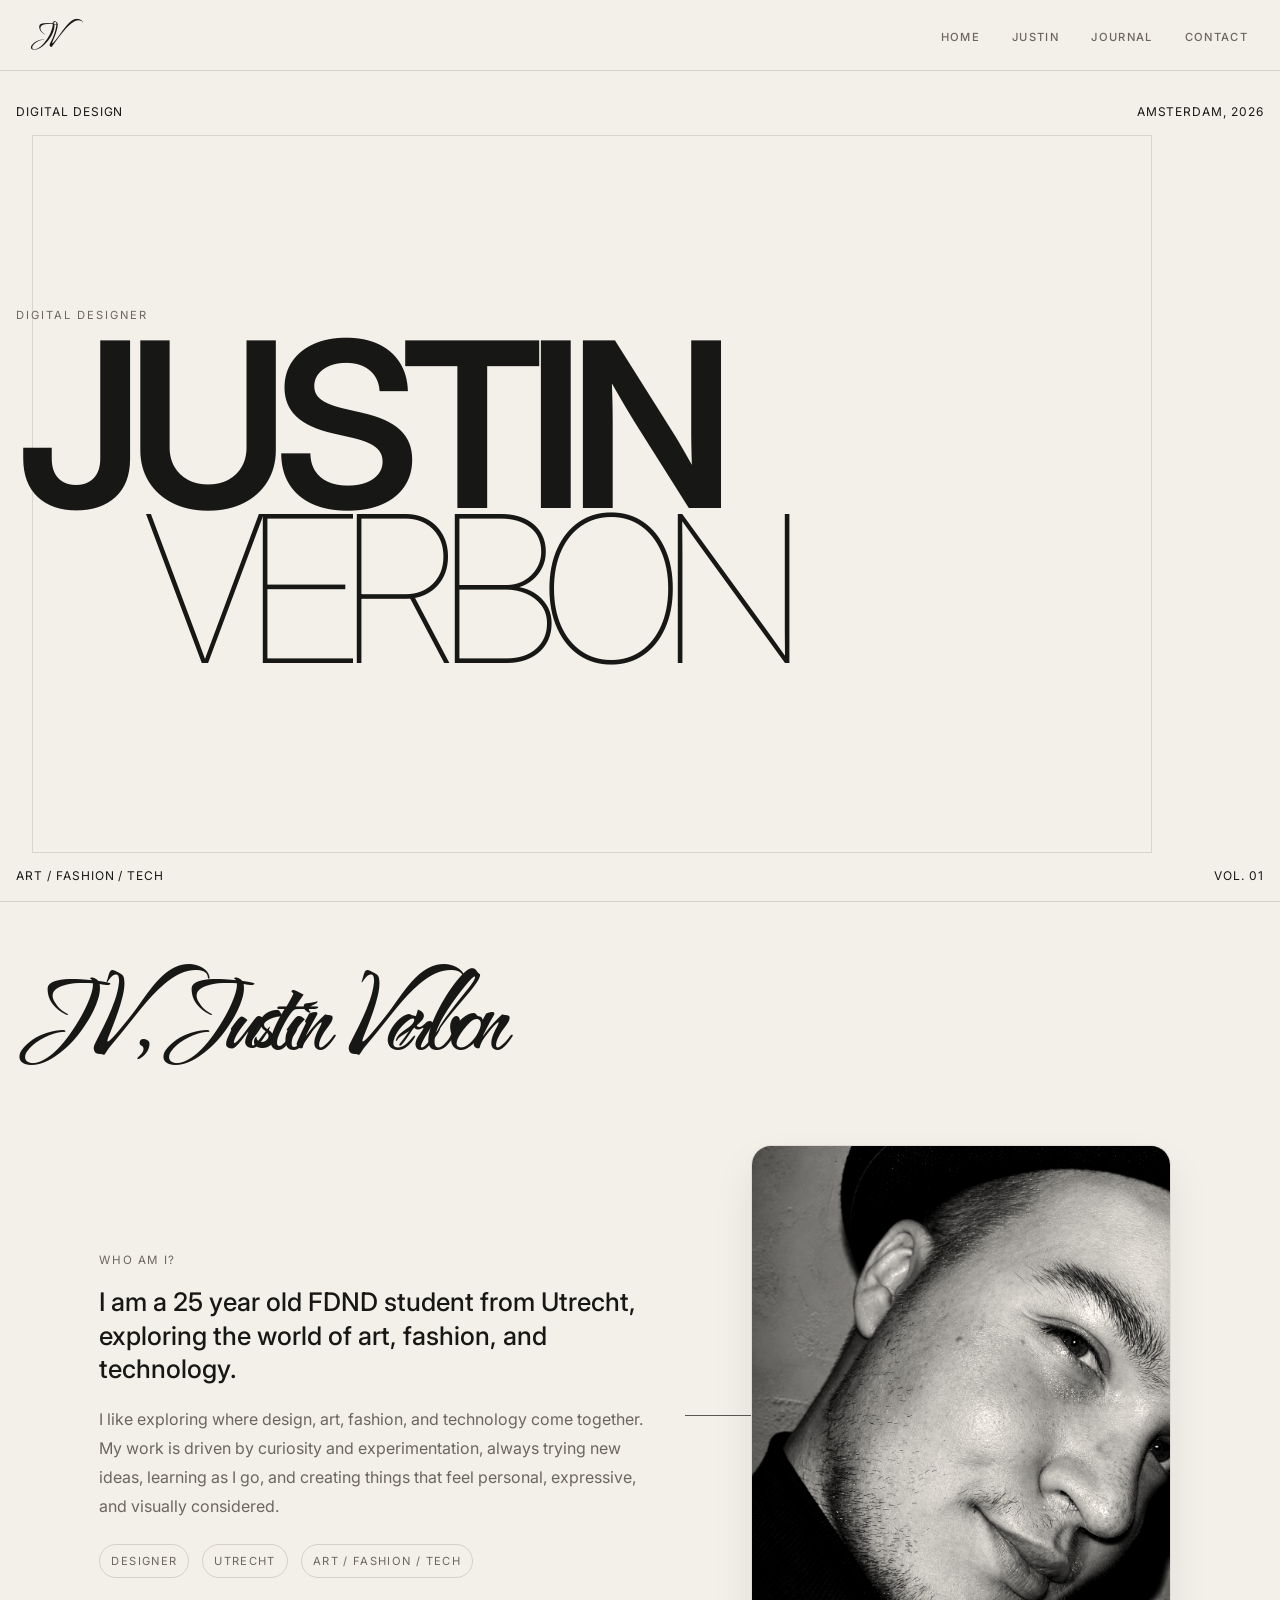
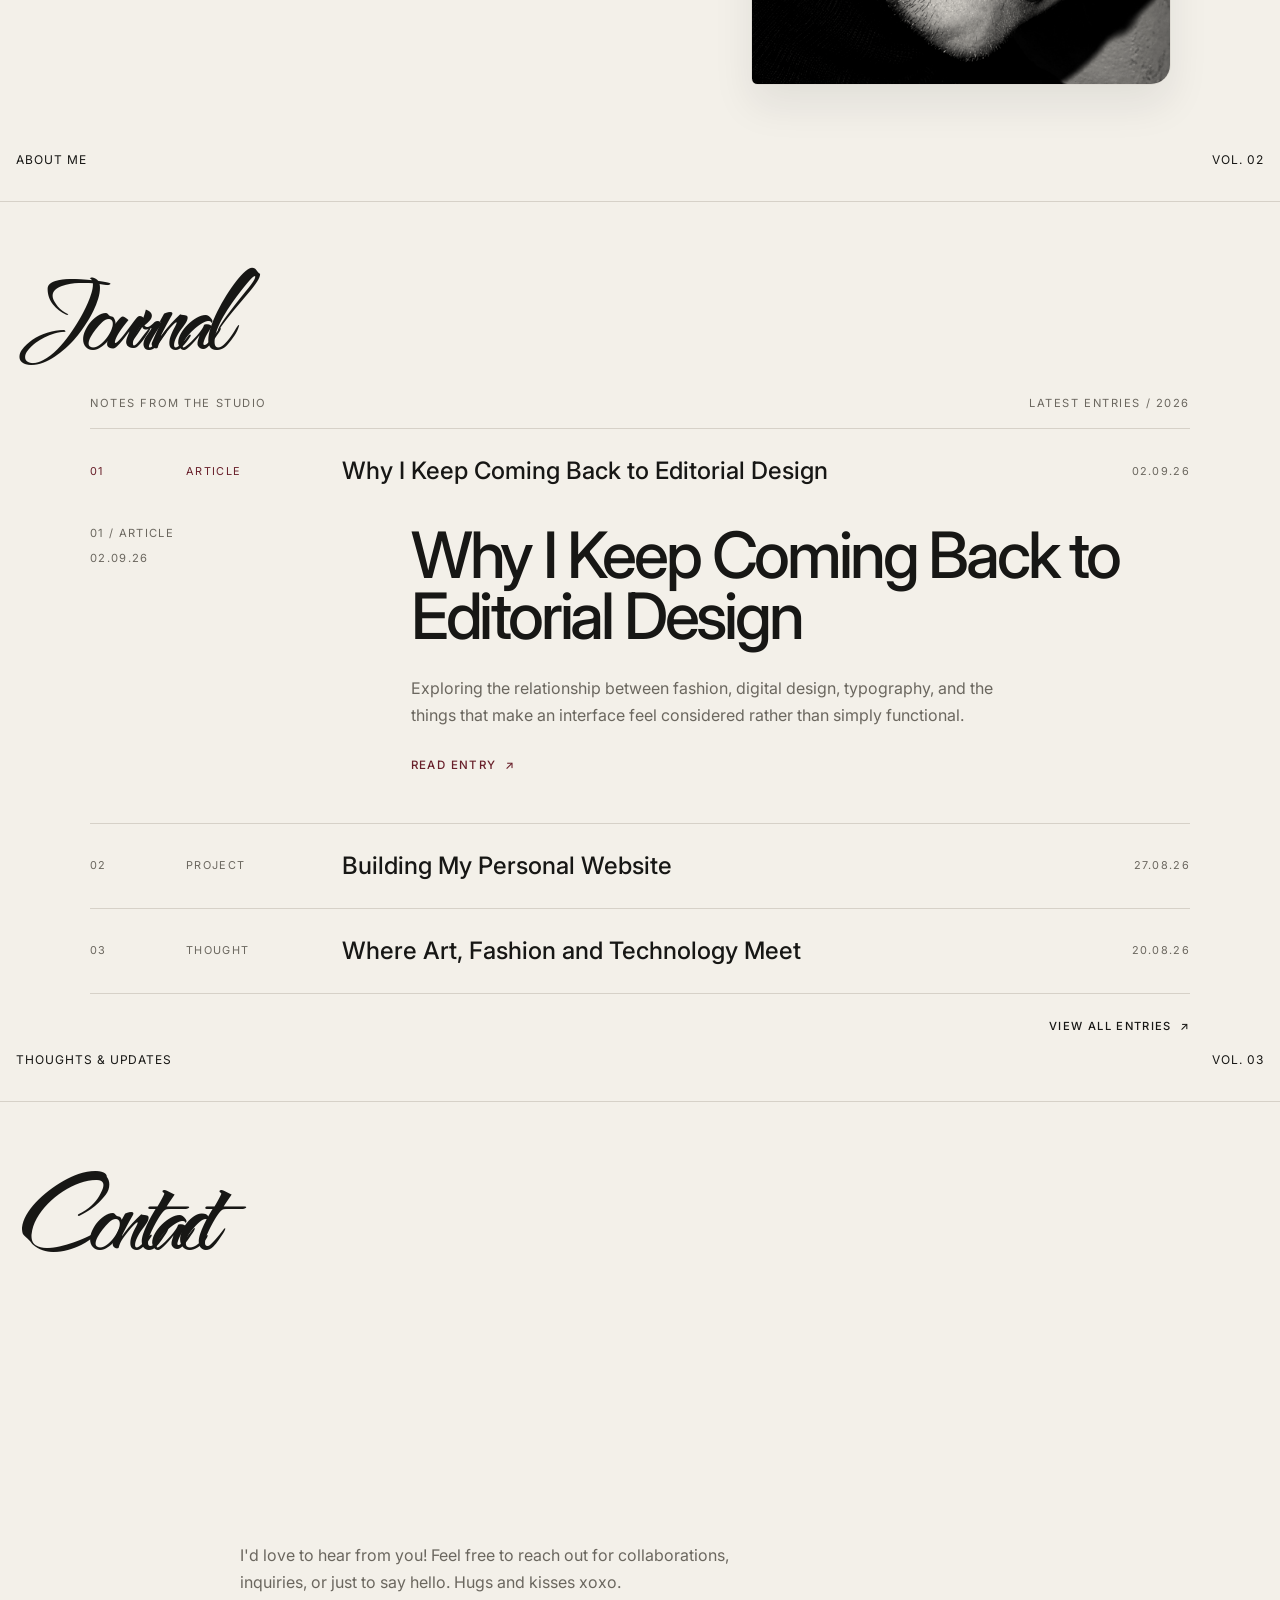
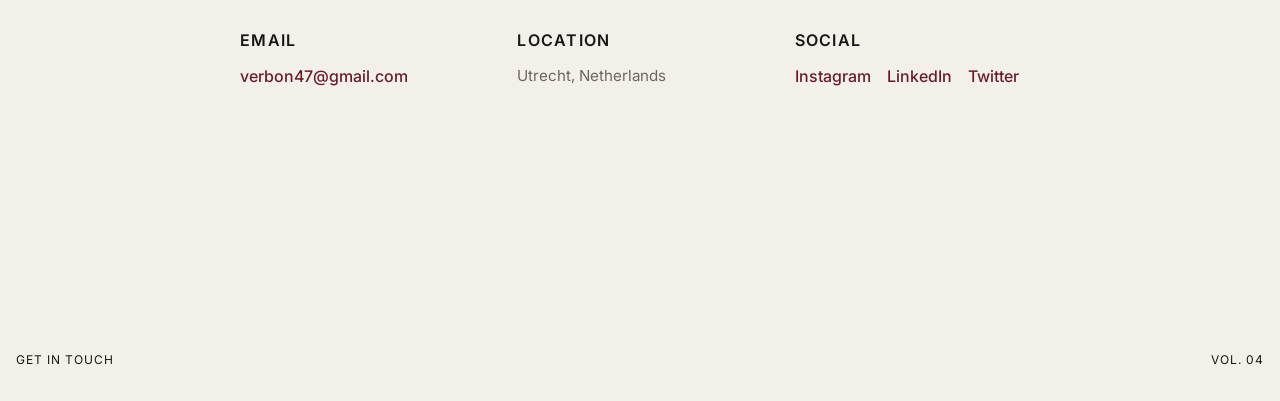
==== index.html @ e6763b52 "fixed a typo" ====
<!DOCTYPE html>
<html lang="en">

<head>
    <meta charset="UTF-8">
    <meta name="viewport" content="width=device-width, initial-scale=1.0">

    <meta
        name="description"
        content="Justin Verbon - Digital Designer exploring art, fashion, and technology."
    >

    <link
        rel="icon"
        href="data:image/svg+xml,<svg xmlns='http://www.w3.org/2000/svg' viewBox='0 0 100 100'><rect width='100' height='100' fill='%23681F2A'/><text x='50' y='72' font-size='55' font-family='Georgia, serif' fill='%23F3F0E9' text-anchor='middle'>JV</text></svg>"
    >

    <meta property="og:type" content="website">
    <meta property="og:title" content="Justin Verbon - Digital Designer">
    <meta property="og:description" content="Justin Verbon - Digital Designer exploring art, fashion, and technology.">
    <meta property="og:image" content="images/IMG_4485.jpeg">

    <title>Justin Verbon - Digital Designer</title>

    <link rel="preconnect" href="https://fonts.googleapis.com">
    <link rel="preconnect" href="https://fonts.gstatic.com" crossorigin>

    <link
        href="https://fonts.googleapis.com/css2?family=Inter:wght@400;500;600&family=The+Nautigal:wght@400;700&display=swap"
        rel="stylesheet"
    >

    <link rel="stylesheet" href="styles/base.css">
    <link rel="stylesheet" href="styles/components.css">
    <link rel="stylesheet" href="styles/layout.css">
    <link rel="stylesheet" href="styles/home.css">
    <link rel="stylesheet" href="styles/about.css">
    <link rel="stylesheet" href="styles/journal.css">
    <link rel="stylesheet" href="styles/contact.css">


    <script src="script.js" defer></script>
</head>

<body>

    <a class="skip-link" href="#main-content">
        Skip to main content
    </a>

    <header class="site-header">
        <nav class="navbar" aria-label="Main navigation">

            <a
                class="brand"
                href="#home"
                aria-label="Justin Verbon - Home"
            >
                JV
            </a>

            <ul class="nav-links">
                <li><a href="#home">Home</a></li>
                <li><a href="#about">Justin</a></li>
                <li><a href="#journal">Journal</a></li>
                <li><a href="#contact">Contact</a></li>
            </ul>

        </nav>
    </header>

    <main id="main-content">

        <section
            class="hero reveal"
            id="home"
            aria-labelledby="hero-title"
        >

            <div class="hero-meta">
                <p>Digital Design</p>
                <p>Amsterdam, 2026</p>
            </div>

            <div class="hero-header">

                <h1 class="hero-title" id="hero-title">
                    <span>JUSTIN</span>
                    <span class="hero-lastname">VERBON</span>
                </h1>

            </div>

            <footer class="hero-footer">
                <p>Art / Fashion / Tech</p>
                <p>Vol. 01</p>
            </footer>

        </section>


        <section
            class="about reveal"
            id="about"
            aria-labelledby="about-title"
        >

            <div class="section-header">

                <h2 id="about-title">
                    <span aria-hidden="true">JV,</span>
                    <span class="visually-hidden">
                        Justin Verbon
                    </span>
                </h2>

            </div>

            <div class="about-layout">

                <div class="about-content">

                    <div class="about-intro">

                        <p class="eyebrow">Who am I?</p>

                        <p class="about-quote">
                            I am a 25 year old FDND student from Utrecht,
                            exploring the world of art, fashion, and technology.
                        </p>

                        <p>
                            I like exploring where design, art, fashion, and technology come together. 
                            My work is driven by curiosity and experimentation, 
                            always trying new ideas, learning as I go, and creating things that feel personal, expressive, and visually considered.
                        </p>

                        <div class="about-meta">
                            <span>Designer</span>
                            <span>Utrecht</span>
                            <span>Art / Fashion / Tech</span>
                        </div>

                    </div>

                </div>

                <div class="about-visual">

                    <img
                        src="images/IMG_4485.jpeg"
                        alt="Portrait of Justin Verbon"
                        width="840"
                        height="1313"
                        loading="lazy"
                        decoding="async"
                    >

                </div>

            </div>

            <footer class="section-footer">
                <p>About Me</p>
                <p>Vol. 02</p>
            </footer>

        </section>


        <section
    class="journal reveal"
    id="journal"
    aria-labelledby="journal-title"
>
    <div class="section-header">
        <h2 id="journal-title">Journal</h2>
    </div>

    <div class="journal-content">

        <header class="journal-meta">
            <p>Notes from the studio</p>
            <p>Latest Entries / 2026</p>
        </header>


        <div class="journal-entries">

            <!-- Entry 01 -->
            <article class="journal-item active">

                <button
                    class="journal-toggle"
                    type="button"
                    aria-expanded="true"
                    aria-controls="journal-details-1"
                >
                    <span class="journal-number">01</span>

                    <span class="journal-type">
                        Article
                    </span>

                    <span class="journal-title">
                        Why I Keep Coming Back to Editorial Design
                    </span>

                    <time datetime="2026-09-02">
                        02.09.26
                    </time>
                </button>


                <div class="journal-details" id="journal-details-1">

                    <div class="journal-details-inner">

                        <div class="journal-details-meta">
                            <span>01 / Article</span>

                            <time datetime="2026-09-02">
                                02.09.26
                            </time>
                        </div>


                        <h3>
                            Why I Keep Coming Back to Editorial Design
                        </h3>


                        <p>
                            Exploring the relationship between fashion,
                            digital design, typography, and the things that
                            make an interface feel considered rather than
                            simply functional.
                        </p>


                        <a
                            class="journal-read"
                            href="journal/editorial-design.html"
                        >
                            Read entry
                            <span aria-hidden="true">↗</span>
                        </a>

                    </div>

                </div>

            </article>


            <!-- Entry 02 -->
            <article class="journal-item">

                <button
                    class="journal-toggle"
                    type="button"
                    aria-expanded="false"
                    aria-controls="journal-details-2"
                >
                    <span class="journal-number">02</span>

                    <span class="journal-type">
                        Project
                    </span>

                    <span class="journal-title">
                        Building My Personal Website
                    </span>

                    <time datetime="2026-08-27">
                        27.08.26
                    </time>
                </button>


                <div class="journal-details" id="journal-details-2">

                    <div class="journal-details-inner">

                        <div class="journal-details-meta">
                            <span>02 / Project</span>

                            <time datetime="2026-08-27">
                                27.08.26
                            </time>
                        </div>


                        <h3>
                            Building My Personal Website
                        </h3>


                        <p>
                            A growing personal project exploring editorial
                            layouts, typography, interaction, and how art,
                            fashion, and technology can come together on
                            the web.
                        </p>


                        <a
                            class="journal-read"
                            href="journal/personal-website.html"
                        >
                            Read entry
                            <span aria-hidden="true">↗</span>
                        </a>

                    </div>

                </div>

            </article>


            <!-- Entry 03 -->
            <article class="journal-item">

                <button
                    class="journal-toggle"
                    type="button"
                    aria-expanded="false"
                    aria-controls="journal-details-3"
                >
                    <span class="journal-number">03</span>

                    <span class="journal-type">
                        Thought
                    </span>

                    <span class="journal-title">
                        Where Art, Fashion and Technology Meet
                    </span>

                    <time datetime="2026-08-20">
                        20.08.26
                    </time>
                </button>


                <div class="journal-details" id="journal-details-3">

                    <div class="journal-details-inner">

                        <div class="journal-details-meta">
                            <span>03 / Thought</span>

                            <time datetime="2026-08-20">
                                20.08.26
                            </time>
                        </div>


                        <h3>
                            Where Art, Fashion and Technology Meet
                        </h3>


                        <p>
                            My thoughts on the spaces where visual
                            culture, technology, fashion, and digital
                            experimentation begin influencing one another
                        </p>


                        <a
                            class="journal-read"
                            href="journal/art-fashion-tech.html"
                        >
                            Read entry
                            <span aria-hidden="true">↗</span>
                        </a>

                    </div>

                </div>

            </article>

        </div>


        <div class="journal-archive-link">
            <a href="journal.html">
                View all entries
                <span aria-hidden="true">↗</span>
            </a>
        </div>

    </div>


    <footer class="section-footer">
        <p>Thoughts & Updates</p>
        <p>Vol. 03</p>
    </footer>

</section>


        <section
            class="contact reveal"
            id="contact"
            aria-labelledby="contact-title"
        >

            <div class="section-header">
                <h2 id="contact-title">Contact</h2>
            </div>

            <div class="contact-content">

                <p>
                    I'd love to hear from you! Feel free to reach out for
                    collaborations, inquiries, or just to say hello.
                    Hugs and kisses xoxo.
                </p>

                <address class="contact-info">

                    <div class="contact-item">
                        <h3>Email</h3>

                        <a href="mailto:verbon47@gmail.com">
                            verbon47@gmail.com
                        </a>
                    </div>

                    <div class="contact-item">
                        <h3>Location</h3>
                        <p>Utrecht, Netherlands</p>
                    </div>

                    <div class="contact-item">

                        <h3>Social</h3>

                        <div class="social-links">

                            <a
                                href="https://www.instagram.com/justinverbon/"
                                target="_blank"
                                rel="noopener noreferrer"
                            >
                                Instagram
                            </a>

                            <a
                                href="https://linkedin.com"
                                target="_blank"
                                rel="noopener noreferrer"
                            >
                                LinkedIn
                            </a>

                            <a
                                href="https://twitter.com"
                                target="_blank"
                                rel="noopener noreferrer"
                            >
                                Twitter
                            </a>

                        </div>

                    </div>

                </address>

            </div>

            <footer class="section-footer">
                <p>Get In Touch</p>
                <p>Vol. 04</p>
            </footer>

        </section>

    </main>

</body>

</html>
---- styles/base.css ----
:root {
    --font-sans: "Inter", sans-serif;
    --font-logo: "The Nautigal", cursive;

    --background: #F3F0E9;
    --background-alt: #EAE6DE;

    --text: #171715;
    --text-muted: #6B675F;

    --border: #D6D1C8;
    --accent: #681F2A;

    --header-height: 70px;

    --transition-default: 300ms ease;
    --transition-slow: 700ms ease;

    --radius-default: 0.75rem;
    --radius-full: 999px;
}

*,
*::before,
*::after {
    box-sizing: border-box;
}

html {
    scroll-behavior: smooth;
}

body {
    min-height: 100vh;
    margin: 0;
    background-color: var(--background);
    color: var(--text);
    font-family: var(--font-sans);
    line-height: 1.5;
}

section {
    scroll-margin-top: 5rem;
}

img {
    display: block;
    max-width: 100%;
}

a {
    color: inherit;
}

.skip-link {
    position: fixed;
    top: 1rem;
    left: 1rem;
    z-index: 1000;

    padding: 0.75rem 1rem;
    background: var(--text);
    color: var(--background);

    font-size: 0.75rem;
    font-weight: 500;
    text-transform: uppercase;
    letter-spacing: 0.08em;
    text-decoration: none;

    transform: translateY(-200%);
    transition: transform var(--transition-default);
}

.skip-link:focus {
    transform: translateY(0);
}

.skip-link:focus-visible {
    outline: 2px solid var(--accent);
    outline-offset: 3px;
}
---- styles/components.css ----
.reveal {
    opacity: 0;
    transform: translateY(28px);
    transition:
        opacity var(--transition-slow),
        transform var(--transition-slow);
}

.reveal.visible {
    opacity: 1;
    transform: translateY(0);
}

.site-header {
    position: sticky;
    top: 0;
    z-index: 20;
}

.navbar {
    display: flex;
    align-items: center;
    justify-content: space-between;
    padding: 1rem 2rem;
    border-bottom: 1px solid var(--border);
    background: var(--background);
}

.brand {
    font-family: var(--font-logo);
    font-size: 2.4rem;
    color: var(--text);
    line-height: 1;
    letter-spacing: -0.06em;
    text-decoration: none;
}

.nav-links {
    display: flex;
    gap: 2rem;
    list-style: none;
    margin: 0;
    padding: 0;
}

.nav-links a {
    position: relative;
    display: inline-block;
    color: var(--text-muted);
    text-decoration: none;
    text-transform: uppercase;
    letter-spacing: 0.12em;
    font-size: 0.7rem;
    font-weight: 500;
    transition:
        color var(--transition-default),
        transform var(--transition-default);
}

.nav-links a:hover {
    color: var(--text);
    transform: translateY(-1px);
}

.nav-links a::after {
    content: "";
    position: absolute;
    left: 0;
    bottom: -0.4rem;
    width: 100%;
    height: 1px;
    background: var(--text);
    transform: scaleX(0);
    transform-origin: left;
    transition: transform var(--transition-default);
}

.nav-links a:hover::after {
    transform: scaleX(1);
}

.brand:focus-visible,
.nav-links a:focus-visible {
    outline: 2px solid var(--accent);
    outline-offset: 4px;
}

@media (prefers-reduced-motion: reduce) {
    .reveal {
        opacity: 1;
        transform: none;
        transition: none;
    }

    .nav-links a {
        transition: none;
    }

    .nav-links a:hover {
        transform: none;
    }

    .nav-links a::after {
        transition: none;
    }
}
---- styles/layout.css ----
.about,
.journal,
.contact {
    min-height: 100svh;
    padding: 2rem 1rem;
    border-top: 1px solid var(--border);
    display: flex;
    flex-direction: column;
    justify-content: space-between;
}

.section-header {
    display: flex;
    align-items: center;
    margin-top: 1rem;
}

.section-header h2 {
    margin: 0;
    font-family: var(--font-logo);
    font-size: clamp(3rem, 10vw, 8rem);
    font-weight: 600;
    line-height: 1;
    letter-spacing: -0.07em;
}

.section-footer {
    display: flex;
    justify-content: space-between;
    margin-top: auto;
    font-size: 0.75rem;
    text-transform: uppercase;
    letter-spacing: 0.08em;
}

.section-footer p {
    margin: 0;
}

@media (max-width: 768px) {
    .about,
    .journal,
    .contact {
        padding: 1.5rem 1rem;
    }

    .section-header h2 {
        font-size: clamp(3rem, 16vw, 6rem);
    }
}
---- styles/home.css ----
.hero {
    position: relative;
    display: flex;
    flex-direction: column;
    justify-content: space-between;
    min-height: calc(100svh - var(--header-height));
    padding: 2rem 1rem 1rem;
}

.hero::before {
    content: "";
    position: absolute;
    inset: 4rem 8rem 3rem 2rem;
    border: 1px solid rgba(23, 23, 21, 0.12);
    pointer-events: none;
}

.hero-meta,
.hero-footer {
    position: relative;
    z-index: 1;
    display: flex;
    justify-content: space-between;
    margin: 0;
    font-size: 0.75rem;
    text-transform: uppercase;
    letter-spacing: 0.08em;
}

.hero-meta p,
.hero-footer p {
    margin: 0;
}

.hero-header {
    position: relative;
    z-index: 1;
    margin-top: 1rem;
}

.hero-header::before {
    content: "digital designer";
    position: absolute;
    top: -2rem;
    left: 0;
    font-size: 0.7rem;
    color: var(--text-muted);
    text-transform: uppercase;
    letter-spacing: 0.18em;
}

.hero-title {
    display: flex;
    flex-direction: column;
    align-items: flex-start;
    margin: 0;
    font-size: clamp(6rem, 18vw, 18rem);
    font-weight: 600;
    line-height: 0.75;
    letter-spacing: -0.07em;
}

.hero-lastname {
    margin-left: clamp(3rem, 12vw, 8rem);
    font-size: clamp(6rem, 16vw, 14rem);
    font-weight: 100;
    line-height: 0.75;
    letter-spacing: -0.1em;
}

@media (max-width: 768px) {
    .hero {
        padding: 1rem;
    }

    .hero::before {
        inset: 3rem 1rem 2rem;
    }

    .hero-title {
        font-size: clamp(4rem, 18vw, 8rem);
    }

    .hero-lastname {
        margin-left: clamp(1rem, 8vw, 3rem);
        font-size: clamp(4rem, 16vw, 7rem);
    }
}
---- styles/about.css ----
.about-layout {
    display: grid;
    grid-template-columns: 1.1fr 0.9fr;
    align-items: center;
    gap: 3rem;
    width: min(1100px, 100%);
    margin: 0 auto;
    flex: 1;
}

.about-content {
    display: flex;
    align-items: center;
    justify-content: center;
}

.about-intro {
    max-width: 560px;
}

.eyebrow {
    margin: 0 0 1rem;
    font-size: 0.72rem;
    letter-spacing: 0.14em;
    text-transform: uppercase;
    color: var(--text-muted);
}

.about-quote {
    margin: 0 0 1.25rem;
    font-size: clamp(1.4rem, 2vw, 2.1rem);
    line-height: 1.3;
    color: var(--text);
    font-weight: 500;
}

.about-intro p:not(.eyebrow):not(.about-quote) {
    margin: 0;
    font-size: 1rem;
    line-height: 1.8;
    color: var(--text-muted);
}

.about-meta {
    display: flex;
    flex-wrap: wrap;
    gap: 0.8rem;
    margin-top: 1.5rem;
}

.about-meta span {
    font-size: 0.7rem;
    letter-spacing: 0.12em;
    text-transform: uppercase;
    color: var(--text-muted);
    border: 1px solid var(--border);
    border-radius: var(--radius-full);
    padding: 0.45rem 0.7rem;
}

.about-visual {
    display: flex;
    justify-content: center;
    position: relative;
}

.about-visual::before {
    content: "";
    position: absolute;
    width: 72px;
    height: 1px;
    background: var(--text);
    left: -2rem;
    top: 50%;
    opacity: 0.7;
}

.about-visual img {
    width: min(420px, 100%);
    height: 540px;
    object-fit: cover;
    border-radius: 1.25rem 1.25rem 1.25rem 0.4rem;
    box-shadow: 0 20px 40px rgba(23, 23, 21, 0.08);
    filter: grayscale(100%) contrast(1.05) sepia(0.12);
    border: 1px solid var(--border);
    transform: translateX(0.5rem);
    transition:
        transform 500ms ease,
        filter 500ms ease,
        box-shadow 500ms ease;
}

.about-visual img:hover {
    transform: translateX(0.5rem) scale(1.02);
    filter: grayscale(80%) contrast(1.08) sepia(0.08);
    box-shadow: 0 24px 50px rgba(23, 23, 21, 0.12);
}

@media (max-width: 768px) {
    .about-layout {
        grid-template-columns: 1fr;
        gap: 2rem;
    }

    .about-visual::before {
        display: none;
    }

    .about-visual img {
        height: 420px;
    }
}
---- styles/journal.css ----
.journal-content {
    width: min(1100px, 100%);
    margin: 0 auto;
    flex: 1;

    display: flex;
    flex-direction: column;
    justify-content: center;
}


/* Journal header */

.journal-meta {
    display: flex;
    align-items: center;
    justify-content: space-between;

    padding-bottom: 1rem;

    border-bottom: 1px solid var(--border);
}

.journal-meta p {
    margin: 0;

    font-size: 0.7rem;
    text-transform: uppercase;
    letter-spacing: 0.14em;

    color: var(--text-muted);
}


/* Journal entries */

.journal-item {
    border-bottom: 1px solid var(--border);
}


/* Compact entry row */

.journal-toggle {
    width: 100%;

    display: grid;
    grid-template-columns: 80px 140px 1fr auto;
    align-items: center;
    gap: 1rem;

    padding: 1.5rem 0;

    border: 0;
    background: transparent;
    color: inherit;

    font: inherit;
    text-align: left;

    cursor: pointer;

    transition:
        padding var(--transition-default),
        color var(--transition-default);
}

.journal-number,
.journal-type,
.journal-toggle time {
    font-size: 0.68rem;
    text-transform: uppercase;
    letter-spacing: 0.12em;

    color: var(--text-muted);

    transition: color var(--transition-default);
}

.journal-title {
    font-size: clamp(1.1rem, 2vw, 1.5rem);
    font-weight: 500;

    color: var(--text);

    transition:
        transform 400ms cubic-bezier(0.22, 1, 0.36, 1),
        color var(--transition-default);
}

.journal-toggle:hover .journal-title {
    transform: translateX(6px);
}

.journal-toggle:focus-visible {
    outline: 2px solid var(--accent);
    outline-offset: 6px;
}


/* Active compact row */

.journal-item.active .journal-number,
.journal-item.active .journal-type {
    color: var(--accent);
}

.journal-item.active .journal-toggle {
    padding-bottom: 1.25rem;
}


/* Expandable area */

.journal-details {
    display: grid;
    grid-template-rows: 0fr;

    opacity: 0;

    transition:
        grid-template-rows 650ms cubic-bezier(0.22, 1, 0.36, 1),
        opacity 350ms ease;
}

.journal-details-inner {
    min-height: 0;
    overflow: hidden;

    display: grid;
    grid-template-columns: 0.35fr 1fr;
    gap: 0 3rem;

    padding: 0;

    transform: translateY(-12px);

    transition:
        transform 650ms cubic-bezier(0.22, 1, 0.36, 1),
        padding 650ms cubic-bezier(0.22, 1, 0.36, 1);
}


/* Expanded state */

.journal-item.active .journal-details {
    grid-template-rows: 1fr;

    opacity: 1;
}

.journal-item.active .journal-details-inner {
    padding: 1rem 0 3rem;

    transform: translateY(0);
}


/* Expanded metadata */

.journal-details-meta {
    display: flex;
    flex-direction: column;
    gap: 0.5rem;

    font-size: 0.7rem;
    text-transform: uppercase;
    letter-spacing: 0.12em;

    color: var(--text-muted);
}


/* Expanded title */

.journal-details h3 {
    grid-column: 2;

    max-width: 800px;

    margin: 0;

    font-size: clamp(2.5rem, 5vw, 5.5rem);
    font-weight: 500;
    line-height: 0.95;
    letter-spacing: -0.05em;

    color: var(--text);
}


/* Expanded description */

.journal-details p {
    grid-column: 2;

    max-width: 620px;

    margin: 1.75rem 0 0;

    font-size: 1rem;
    line-height: 1.7;

    color: var(--text-muted);
}


/* Read entry */

.journal-read {
    grid-column: 2;

    display: inline-flex;
    align-items: center;
    gap: 0.5rem;

    width: fit-content;

    margin-top: 1.75rem;

    color: var(--accent);

    font-size: 0.72rem;
    font-weight: 500;
    text-transform: uppercase;
    letter-spacing: 0.12em;

    text-decoration: none;
}

.journal-read span {
    transition:
        transform 400ms cubic-bezier(0.22, 1, 0.36, 1);
}

.journal-read:hover span {
    transform: translate(3px, -3px);
}


/* Archive */

.journal-archive-link {
    display: flex;
    justify-content: flex-end;

    padding-top: 1.5rem;
}

.journal-archive-link a {
    display: inline-flex;
    align-items: center;
    gap: 0.5rem;

    color: var(--text);

    font-size: 0.7rem;
    font-weight: 500;
    text-transform: uppercase;
    letter-spacing: 0.12em;

    text-decoration: none;
}

.journal-archive-link span {
    transition:
        transform 400ms cubic-bezier(0.22, 1, 0.36, 1);
}

.journal-archive-link a:hover span {
    transform: translate(3px, -3px);
}


/* Focus states */

.journal-read:focus-visible,
.journal-archive-link a:focus-visible {
    outline: 2px solid var(--accent);
    outline-offset: 4px;
}


/* Mobile */

@media (max-width: 768px) {

    .journal-meta {
        align-items: flex-start;
        gap: 1rem;
    }

    .journal-toggle {
        grid-template-columns: 40px 1fr auto;
        gap: 0.75rem;
    }

    .journal-type {
        display: none;
    }

    .journal-title {
        font-size: 1.1rem;
    }

    .journal-details-inner {
        grid-template-columns: 1fr;
        gap: 1.5rem;
    }

    .journal-item.active .journal-details-inner {
        padding: 1rem 0 2.5rem;
    }

    .journal-details-meta {
        flex-direction: row;
        justify-content: space-between;
    }

    .journal-details h3,
    .journal-details p,
    .journal-read {
        grid-column: 1;
    }

    .journal-details h3 {
        font-size: clamp(2.5rem, 12vw, 4.5rem);
    }

}


/* Reduced motion */

@media (prefers-reduced-motion: reduce) {

    .journal-toggle,
    .journal-title,
    .journal-number,
    .journal-type,
    .journal-details,
    .journal-details-inner,
    .journal-read span,
    .journal-archive-link span {
        transition: none;
    }

    .journal-toggle:hover .journal-title,
    .journal-read:hover span,
    .journal-archive-link a:hover span {
        transform: none;
    }

}
---- styles/contact.css ----
.contact-content {
    width: min(800px, 100%);
    margin: 0 auto;
    flex: 1;
    display: flex;
    flex-direction: column;
    justify-content: center;
}

.contact-content > p {
    max-width: 520px;
    margin: 0 0 2rem;
    font-size: 1rem;
    line-height: 1.7;
    color: var(--text-muted);
}

.contact-info {
    display: grid;
    grid-template-columns: repeat(auto-fit, minmax(200px, 1fr));
    gap: 2rem;
    font-style: normal;
}

.contact-item h3 {
    margin: 0 0 0.75rem;
    font-size: 1rem;
    font-weight: 600;
    text-transform: uppercase;
    letter-spacing: 0.08em;
    color: var(--text);
}

.contact-item a {
    color: var(--accent);
    text-decoration: none;
    font-weight: 500;
    overflow-wrap: anywhere;
    transition: color var(--transition-default);
}

.contact-item a:hover {
    color: var(--text);
    text-decoration: underline;
}

.contact-item a:focus-visible {
    outline: 2px solid var(--accent);
    outline-offset: 4px;
}

.contact-item p {
    margin: 0;
    font-size: 0.95rem;
    line-height: 1.6;
    color: var(--text-muted);
}

.social-links {
    display: flex;
    flex-wrap: wrap;
    gap: 1rem;
}
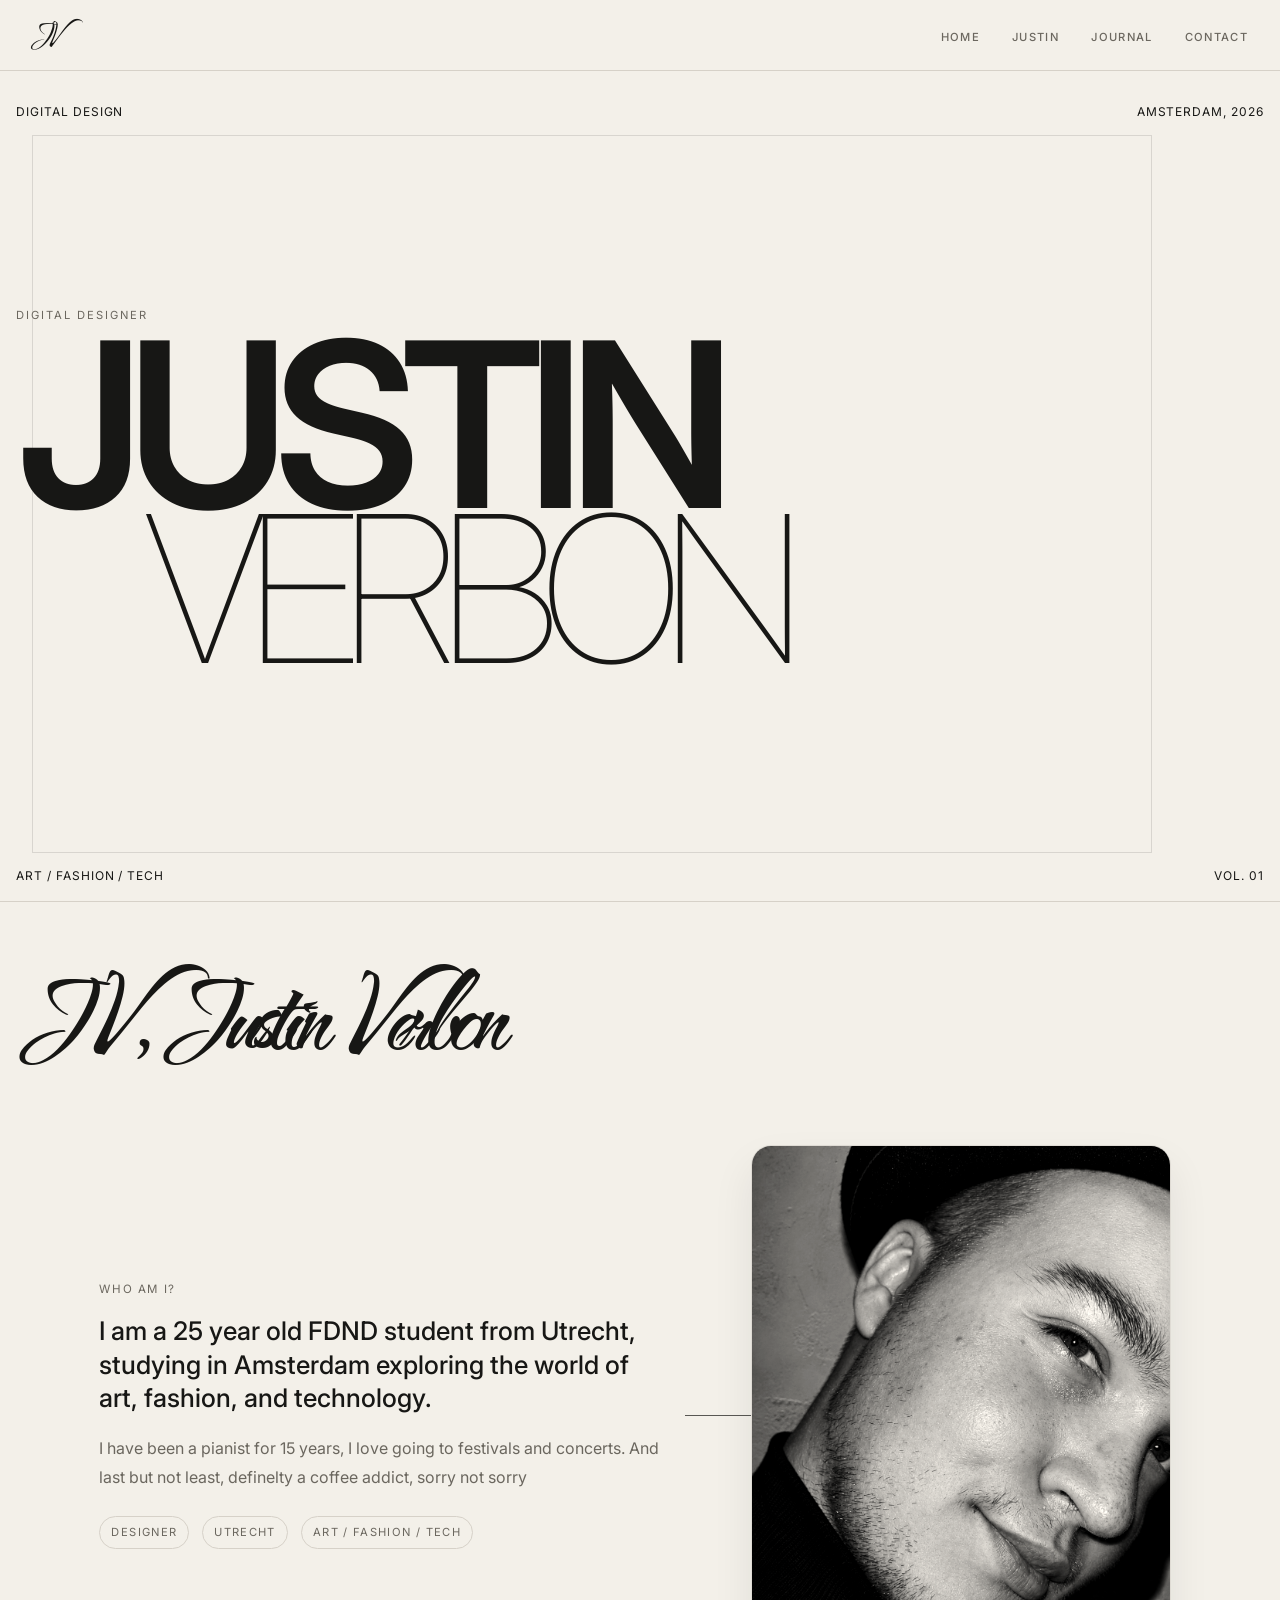
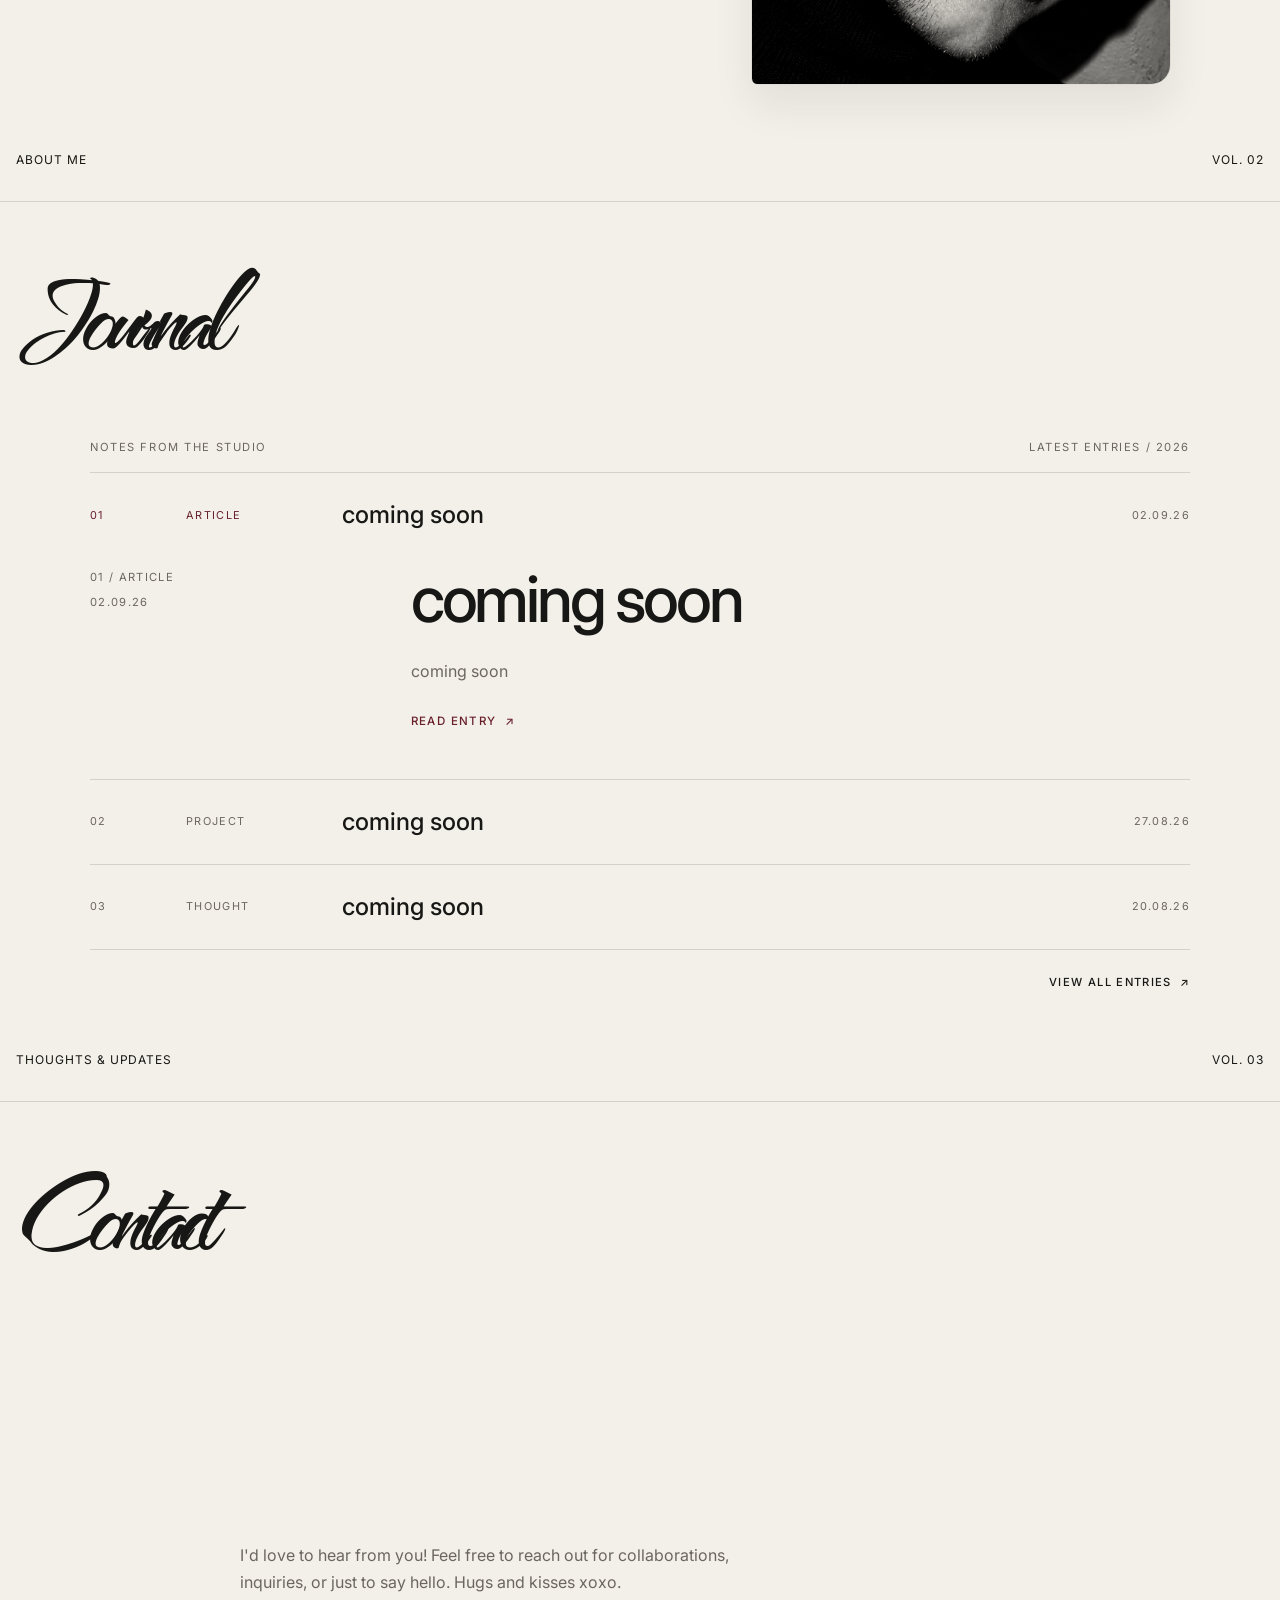
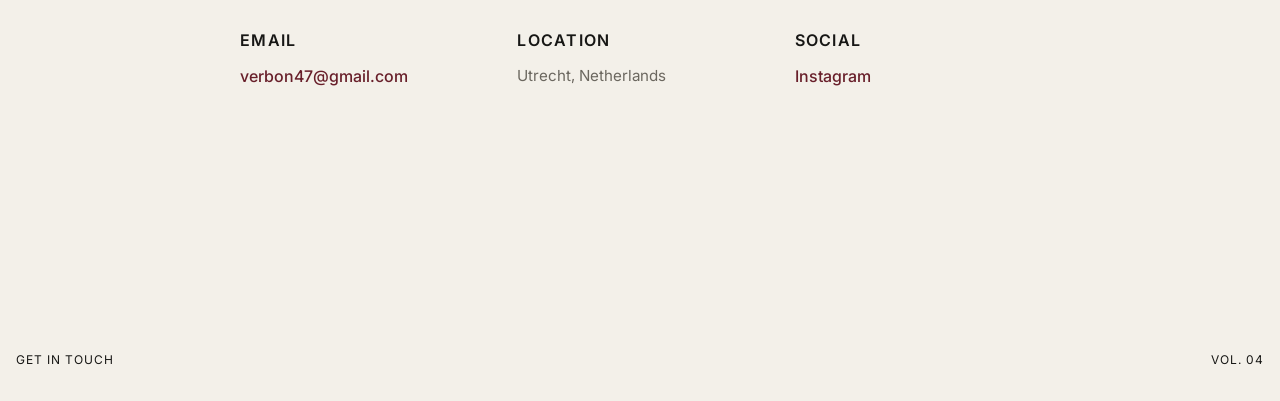
==== commit 99229779: "squashed some bugs and made improvements" ====
--- a/index.html
+++ b/index.html
@@ -125,14 +125,13 @@
                         <p class="eyebrow">Who am I?</p>
 
                         <p class="about-quote">
-                            I am a 25 year old FDND student from Utrecht,
+                            I am a 25 year old FDND student from Utrecht, studying in Amsterdam
                             exploring the world of art, fashion, and technology.
                         </p>
 
                         <p>
-                            I like exploring where design, art, fashion, and technology come together. 
-                            My work is driven by curiosity and experimentation, 
-                            always trying new ideas, learning as I go, and creating things that feel personal, expressive, and visually considered.
+                            I have been a pianist for 15 years, I love going to festivals and concerts.
+                            And last but not least, definelty a coffee addict, sorry not sorry
                         </p>
 
                         <div class="about-meta">
@@ -203,7 +202,7 @@
                     </span>
 
                     <span class="journal-title">
-                        Why I Keep Coming Back to Editorial Design
+                        coming soon
                     </span>
 
                     <time datetime="2026-09-02">
@@ -226,15 +225,12 @@
 
 
                         <h3>
-                            Why I Keep Coming Back to Editorial Design
+                            coming soon
                         </h3>
 
 
                         <p>
-                            Exploring the relationship between fashion,
-                            digital design, typography, and the things that
-                            make an interface feel considered rather than
-                            simply functional.
+                            coming soon
                         </p>
 
 
@@ -269,7 +265,7 @@
                     </span>
 
                     <span class="journal-title">
-                        Building My Personal Website
+                        coming soon
                     </span>
 
                     <time datetime="2026-08-27">
@@ -292,15 +288,12 @@
 
 
                         <h3>
-                            Building My Personal Website
+                            coming soon
                         </h3>
 
 
                         <p>
-                            A growing personal project exploring editorial
-                            layouts, typography, interaction, and how art,
-                            fashion, and technology can come together on
-                            the web.
+                            coming soon
                         </p>
 
 
@@ -335,7 +328,7 @@
                     </span>
 
                     <span class="journal-title">
-                        Where Art, Fashion and Technology Meet
+                        coming soon
                     </span>
 
                     <time datetime="2026-08-20">
@@ -358,14 +351,12 @@
 
 
                         <h3>
-                            Where Art, Fashion and Technology Meet
+                            coming soon
                         </h3>
 
 
                         <p>
-                            My thoughts on the spaces where visual
-                            culture, technology, fashion, and digital
-                            experimentation begin influencing one another
+                            coming soon
                         </p>
 
 
@@ -451,22 +442,6 @@
                                 Instagram
                             </a>
 
-                            <a
-                                href="https://linkedin.com"
-                                target="_blank"
-                                rel="noopener noreferrer"
-                            >
-                                LinkedIn
-                            </a>
-
-                            <a
-                                href="https://twitter.com"
-                                target="_blank"
-                                rel="noopener noreferrer"
-                            >
-                                Twitter
-                            </a>
-
                         </div>
 
                     </div>
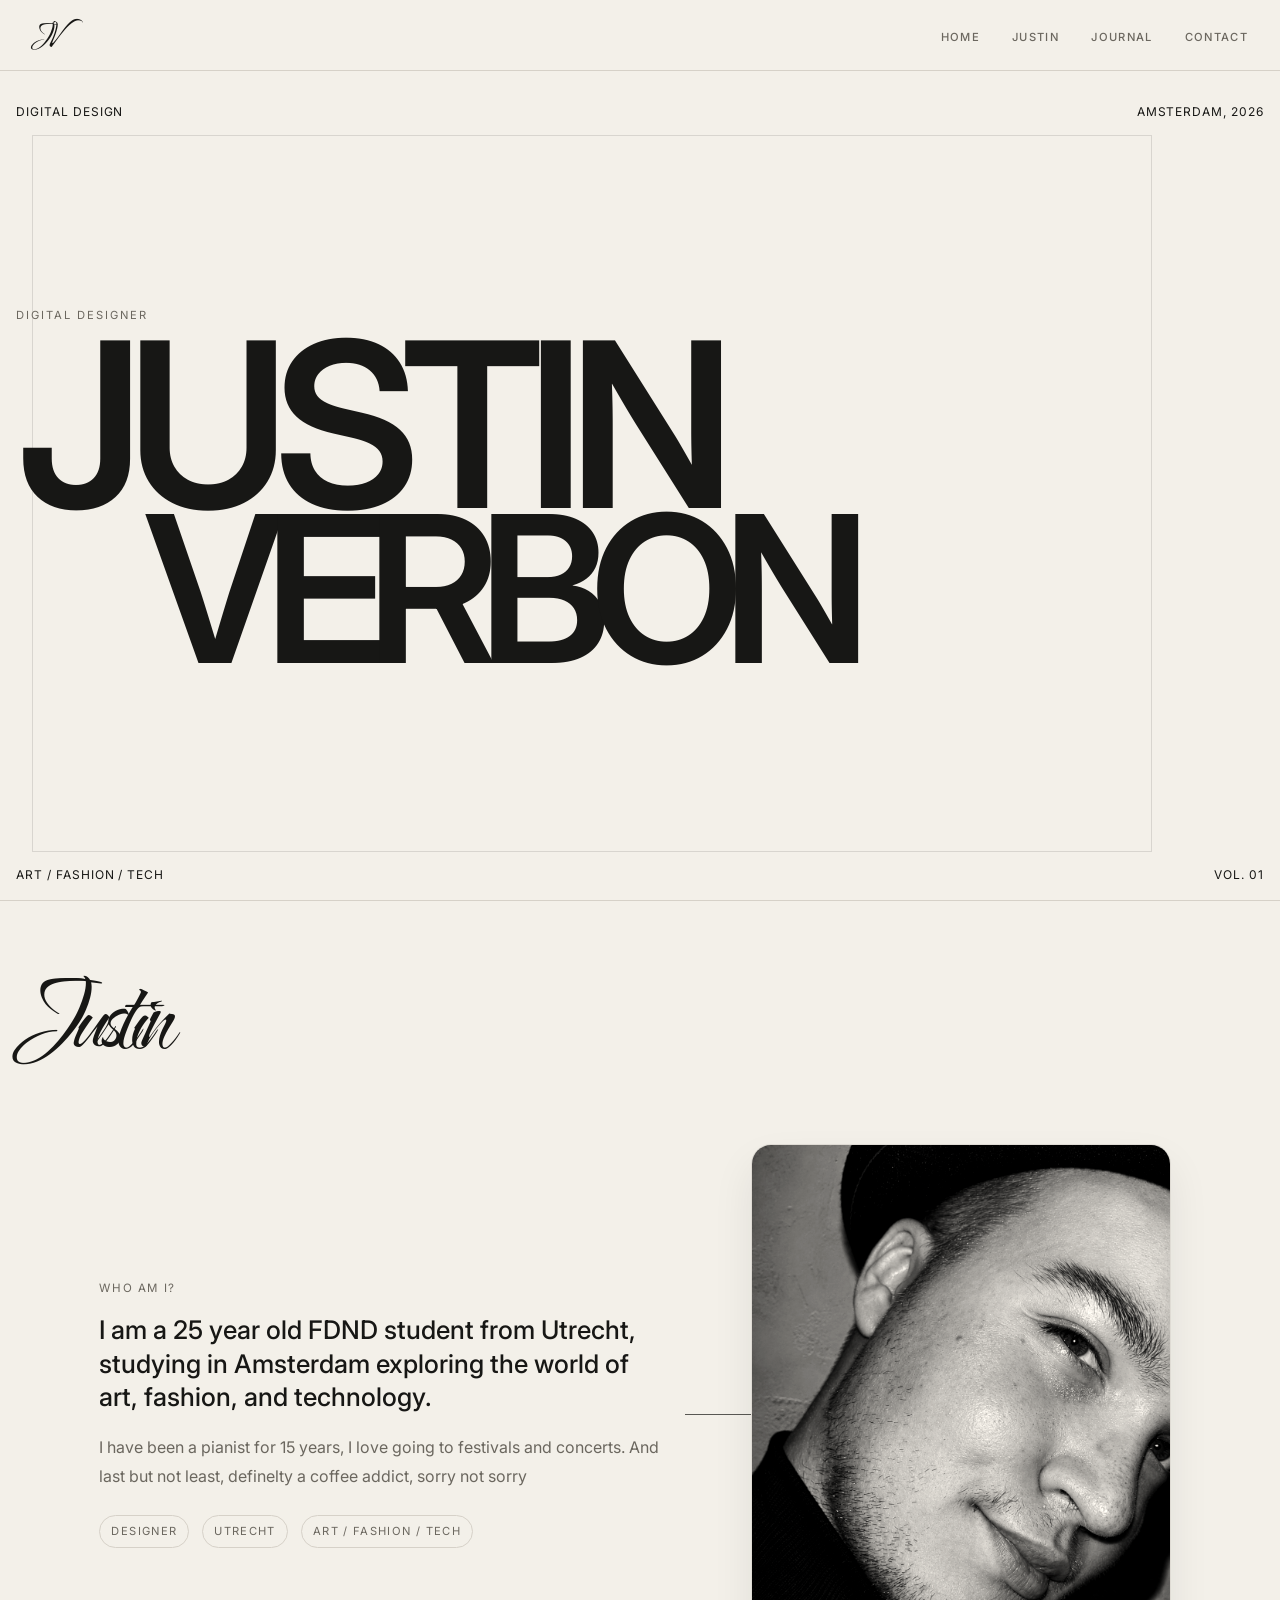
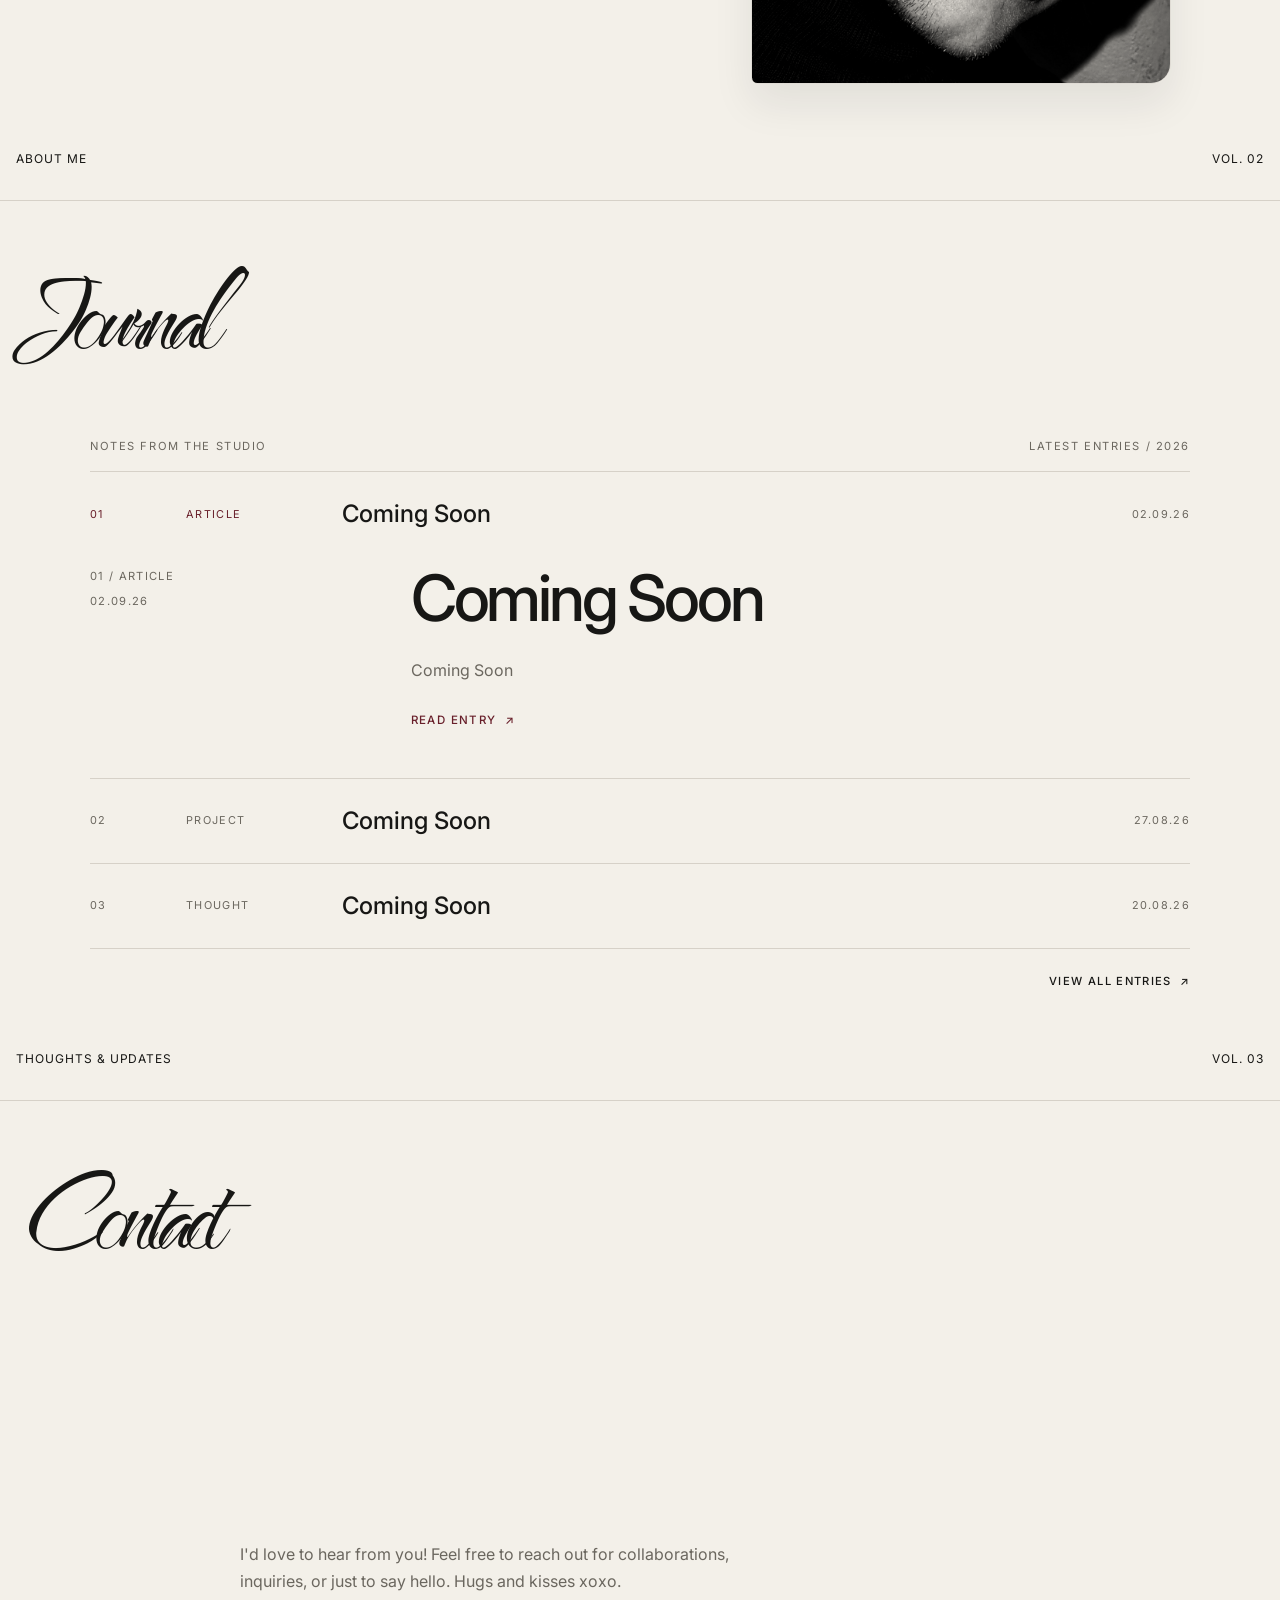
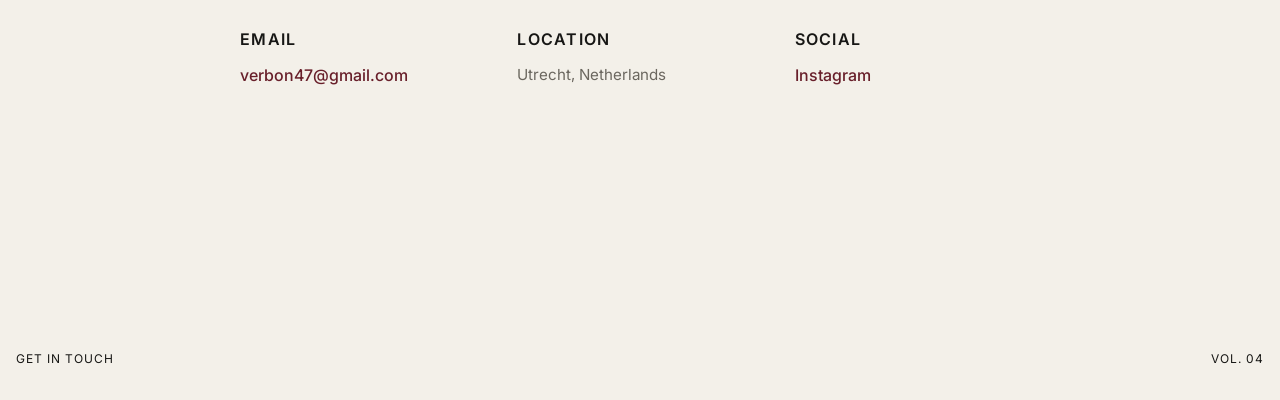
==== commit 40c4dbf0: "squashed some bugs" ====
--- a/index.html
+++ b/index.html
@@ -26,7 +26,7 @@
     <link rel="preconnect" href="https://fonts.gstatic.com" crossorigin>
 
     <link
-        href="https://fonts.googleapis.com/css2?family=Inter:wght@400;500;600&family=The+Nautigal:wght@400;700&display=swap"
+        href="https://fonts.googleapis.com/css2?family=Inter:wght@100;400;500;600&family=The+Nautigal:wght@400;700&display=swap"
         rel="stylesheet"
     >
 
@@ -108,7 +108,7 @@
             <div class="section-header">
 
                 <h2 id="about-title">
-                    <span aria-hidden="true">JV,</span>
+                    <span aria-hidden="true">Justin</span>
                     <span class="visually-hidden">
                         Justin Verbon
                     </span>
@@ -202,7 +202,7 @@
                     </span>
 
                     <span class="journal-title">
-                        coming soon
+                        Coming Soon
                     </span>
 
                     <time datetime="2026-09-02">
@@ -225,12 +225,12 @@
 
 
                         <h3>
-                            coming soon
+                            Coming Soon
                         </h3>
 
 
                         <p>
-                            coming soon
+                            Coming Soon
                         </p>
 
 
@@ -265,7 +265,7 @@
                     </span>
 
                     <span class="journal-title">
-                        coming soon
+                        Coming Soon
                     </span>
 
                     <time datetime="2026-08-27">
@@ -288,12 +288,12 @@
 
 
                         <h3>
-                            coming soon
+                            Coming Soon
                         </h3>
 
 
                         <p>
-                            coming soon
+                            Coming Soon
                         </p>
 
 
@@ -328,7 +328,7 @@
                     </span>
 
                     <span class="journal-title">
-                        coming soon
+                        Coming Soon
                     </span>
 
                     <time datetime="2026-08-20">
@@ -351,12 +351,12 @@
 
 
                         <h3>
-                            coming soon
+                            Coming Soon
                         </h3>
 
 
                         <p>
-                            coming soon
+                            Coming Soon
                         </p>
 
 
--- a/styles/base.css
+++ b/styles/base.css
@@ -79,4 +79,22 @@
 .skip-link:focus-visible {
     outline: 2px solid var(--accent);
     outline-offset: 3px;
+}
+
+.visually-hidden {
+    position: absolute;
+    width: 1px;
+    height: 1px;
+    margin: -1px;
+    padding: 0;
+    overflow: hidden;
+    clip: rect(0 0 0 0);
+    white-space: nowrap;
+    border: 0;
+}
+
+@media (prefers-reduced-motion: reduce) {
+    html {
+        scroll-behavior: auto;
+    }
 }
--- a/styles/layout.css
+++ b/styles/layout.css
@@ -19,7 +19,7 @@
     margin: 0;
     font-family: var(--font-logo);
     font-size: clamp(3rem, 10vw, 8rem);
-    font-weight: 600;
+    font-weight: 400;
     line-height: 1;
     letter-spacing: -0.07em;
 }
--- a/styles/home.css
+++ b/styles/home.css
@@ -63,7 +63,7 @@
 .hero-lastname {
     margin-left: clamp(3rem, 12vw, 8rem);
     font-size: clamp(6rem, 16vw, 14rem);
-    font-weight: 100;
+    font-weight: 600;
     line-height: 0.75;
     letter-spacing: -0.1em;
 }
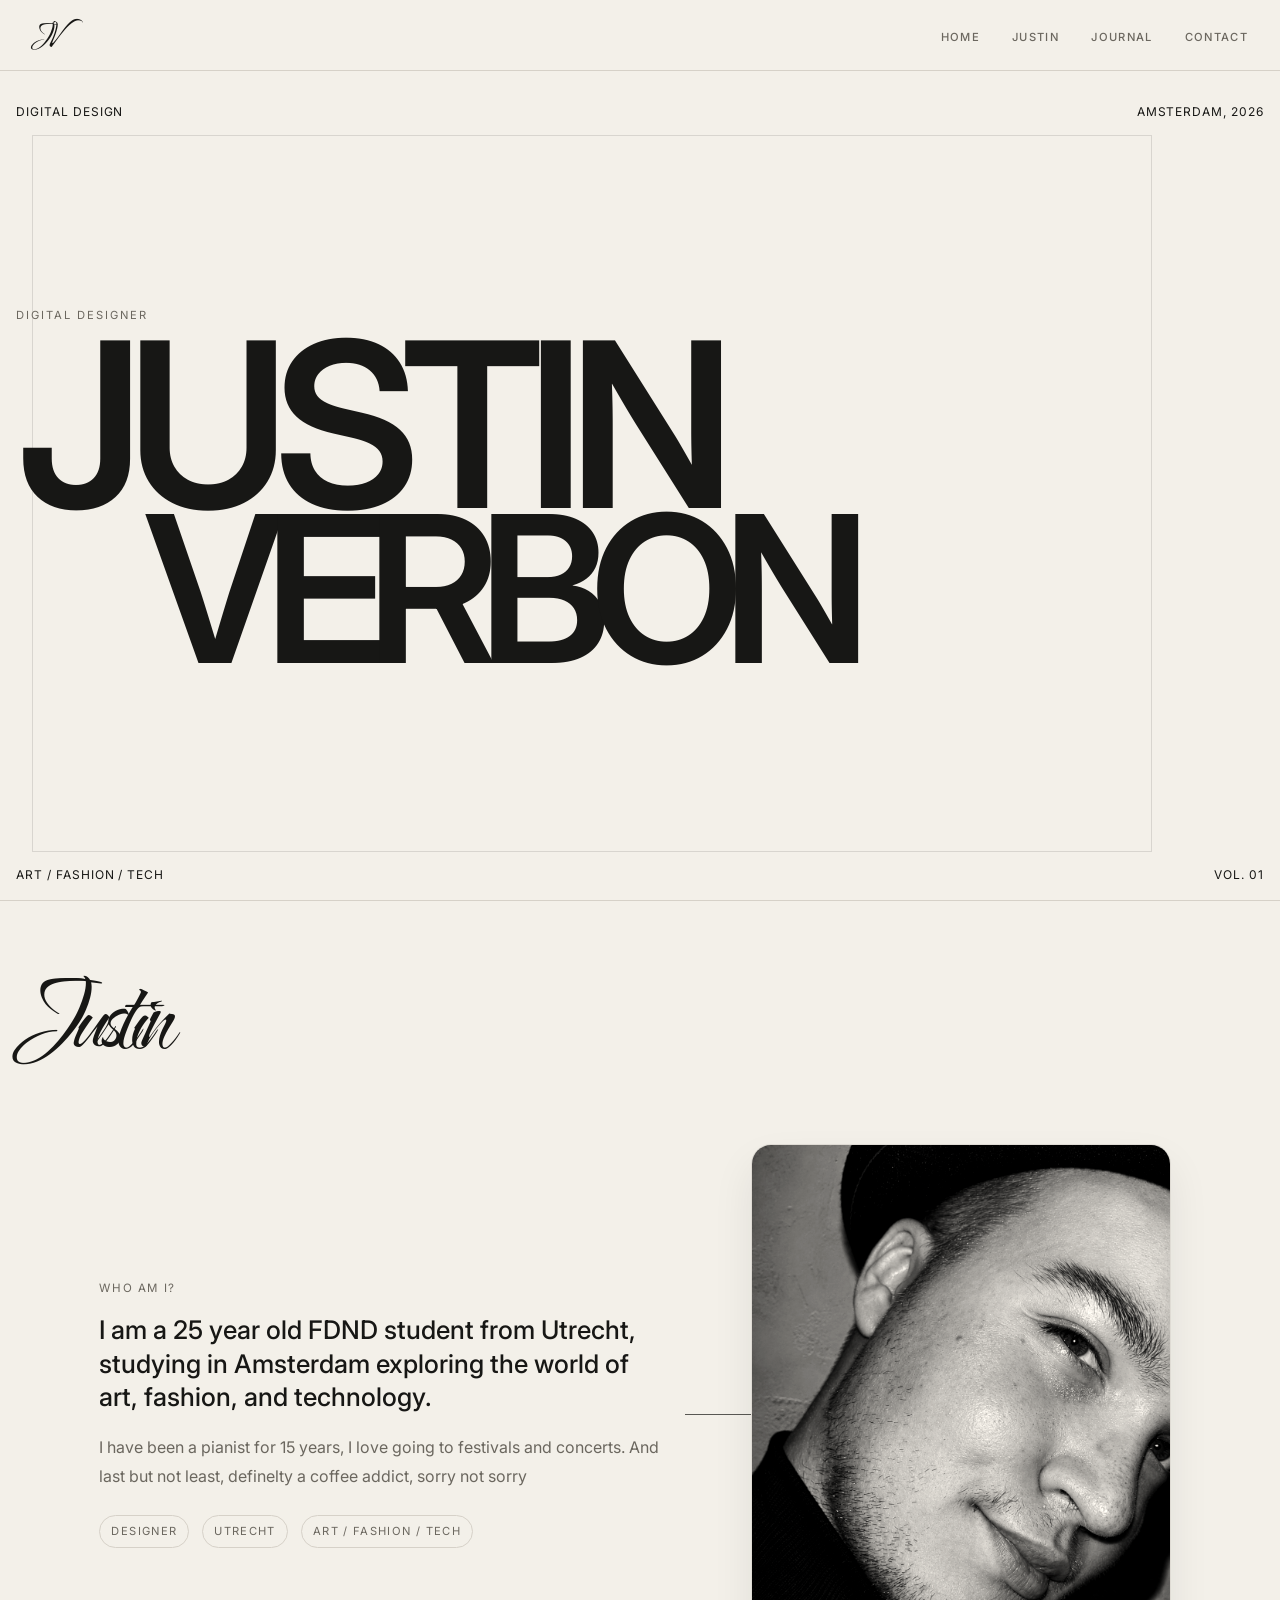
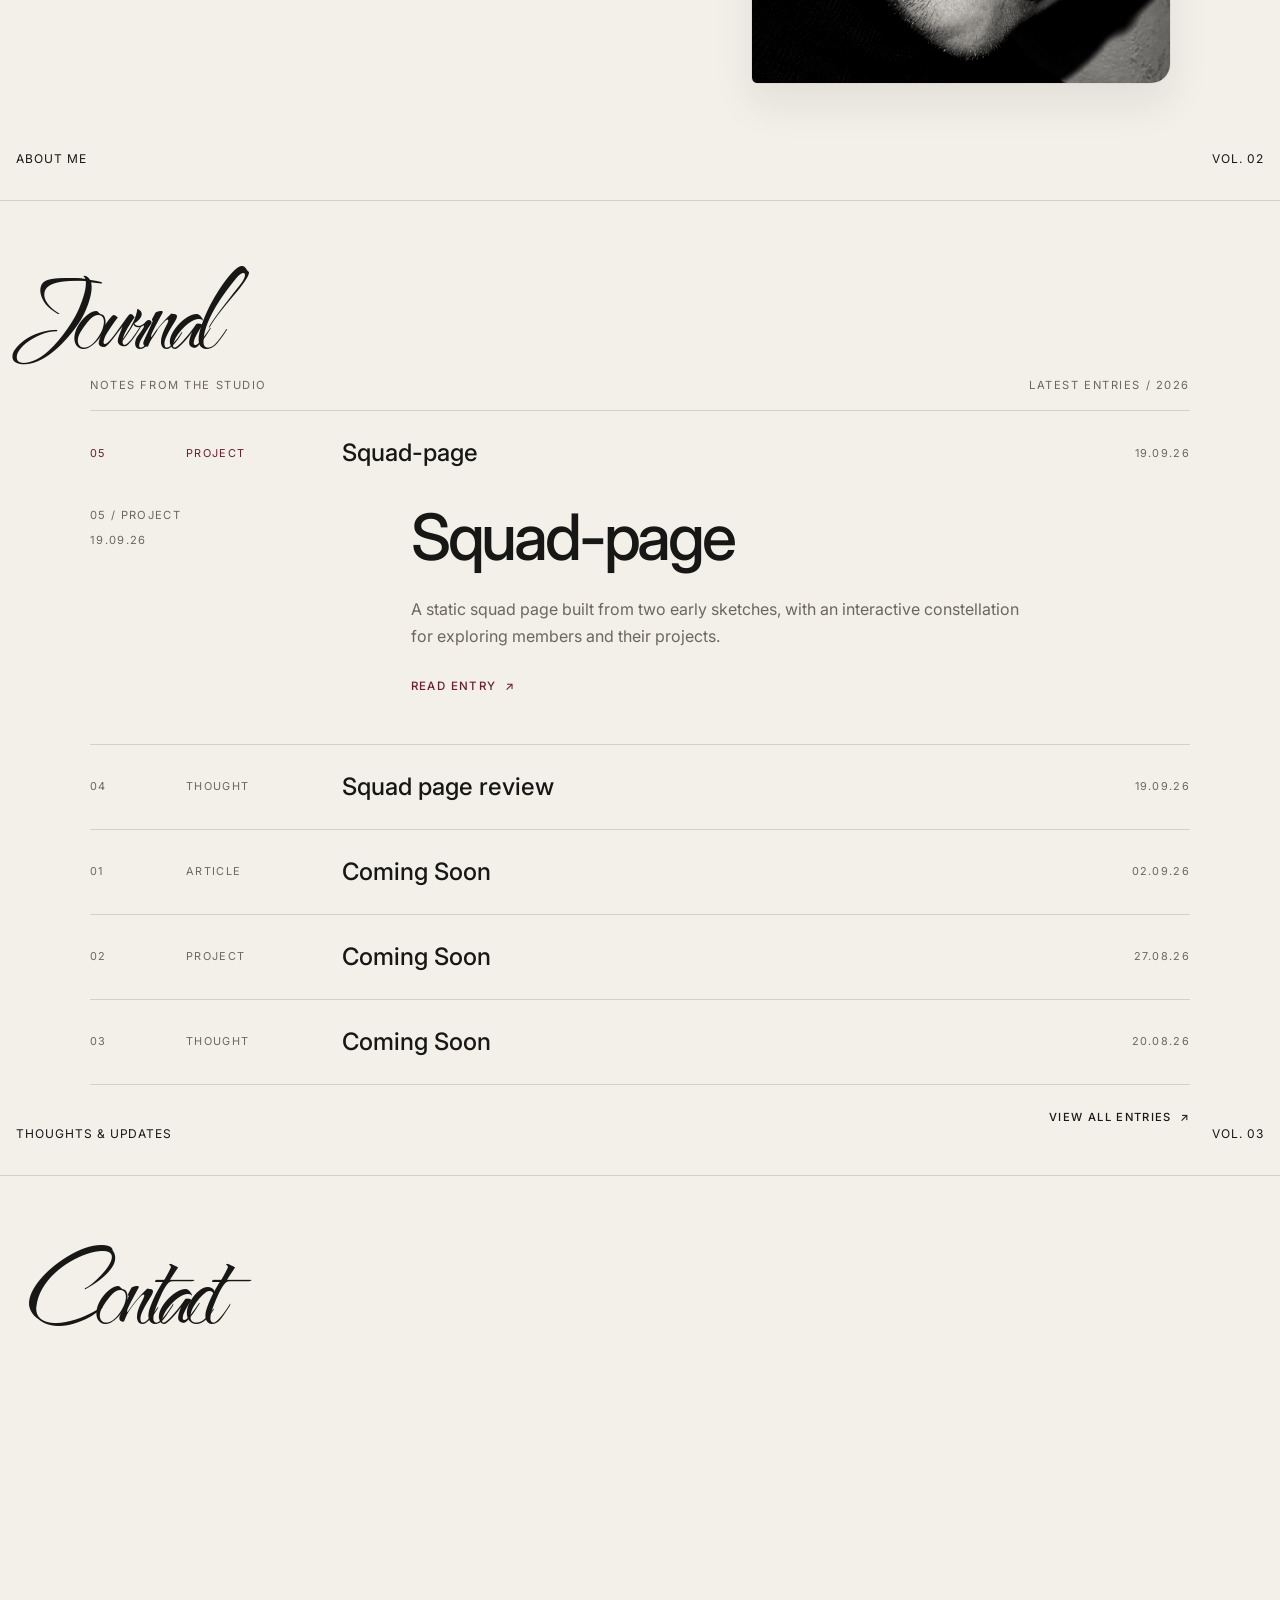
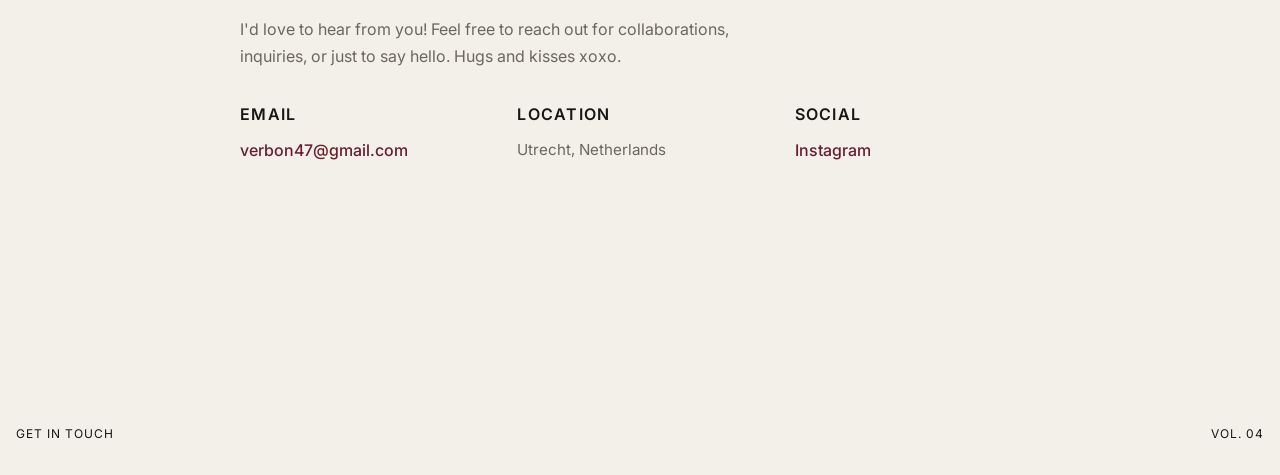
==== commit 5b10aceb: "Add squad page and project documentation with styles - Created a new HTML file for the squad page wi" ====
--- a/index.html
+++ b/index.html
@@ -7,7 +7,7 @@
 
     <meta
         name="description"
-        content="Justin Verbon - Digital Designer exploring art, fashion, and technology."
+        content="Justin Verbon"
     >
 
     <link
@@ -186,13 +186,141 @@
 
         <div class="journal-entries">
 
-            <!-- Entry 01 -->
+            <!-- Entry 05 -->
             <article class="journal-item active">
 
                 <button
                     class="journal-toggle"
                     type="button"
                     aria-expanded="true"
+                    aria-controls="journal-details-5"
+                >
+                    <span class="journal-number">05</span>
+
+                    <span class="journal-type">
+                        Project
+                    </span>
+
+                    <span class="journal-title">
+                        Squad-page
+                    </span>
+
+                    <time datetime="2026-09-19">
+                        19.09.26
+                    </time>
+                </button>
+
+
+                <div class="journal-details" id="journal-details-5">
+
+                    <div class="journal-details-inner">
+
+                        <div class="journal-details-meta">
+                            <span>05 / Project</span>
+
+                            <time datetime="2026-09-19">
+                                19.09.26
+                            </time>
+                        </div>
+
+
+                        <h3>
+                            Squad-page
+                        </h3>
+
+
+                        <p>
+                            A static squad page built from two early sketches,
+                            with an interactive constellation for exploring
+                            members and their projects.
+                        </p>
+
+
+                        <a
+                            class="journal-read"
+                            href="projects/squad-page/"
+                        >
+                            Read entry
+                            <span aria-hidden="true">↗</span>
+                        </a>
+
+                    </div>
+
+                </div>
+
+            </article>
+
+            <!-- Entry 04 -->
+            <article class="journal-item">
+
+                <button
+                    class="journal-toggle"
+                    type="button"
+                    aria-expanded="false"
+                    aria-controls="journal-details-4"
+                >
+                    <span class="journal-number">04</span>
+
+                    <span class="journal-type">
+                        Thought
+                    </span>
+
+                    <span class="journal-title">
+                        Squad page review
+                    </span>
+
+                    <time datetime="2026-09-19">
+                        19.09.26
+                    </time>
+                </button>
+
+
+                <div class="journal-details" id="journal-details-4">
+
+                    <div class="journal-details-inner">
+
+                        <div class="journal-details-meta">
+                            <span>04 / Thought</span>
+
+                            <time datetime="2026-09-19">
+                                19.09.26
+                            </time>
+                        </div>
+
+
+                        <h3>
+                            Squad-page
+                        </h3>
+
+
+                        <p>
+                            Two weeks of designing, building and refining a
+                            squad page, from early sketches to a functioning
+                            responsive website.
+                        </p>
+
+
+                        <a
+                            class="journal-read"
+                            href="journal/squad-page.html"
+                        >
+                            Read entry
+                            <span aria-hidden="true">↗</span>
+                        </a>
+
+                    </div>
+
+                </div>
+
+            </article>
+
+            <!-- Entry 01 -->
+            <article class="journal-item">
+
+                <button
+                    class="journal-toggle"
+                    type="button"
+                    aria-expanded="false"
                     aria-controls="journal-details-1"
                 >
                     <span class="journal-number">01</span>
@@ -461,4 +589,4 @@
 
 </body>
 
-</html>+</html>
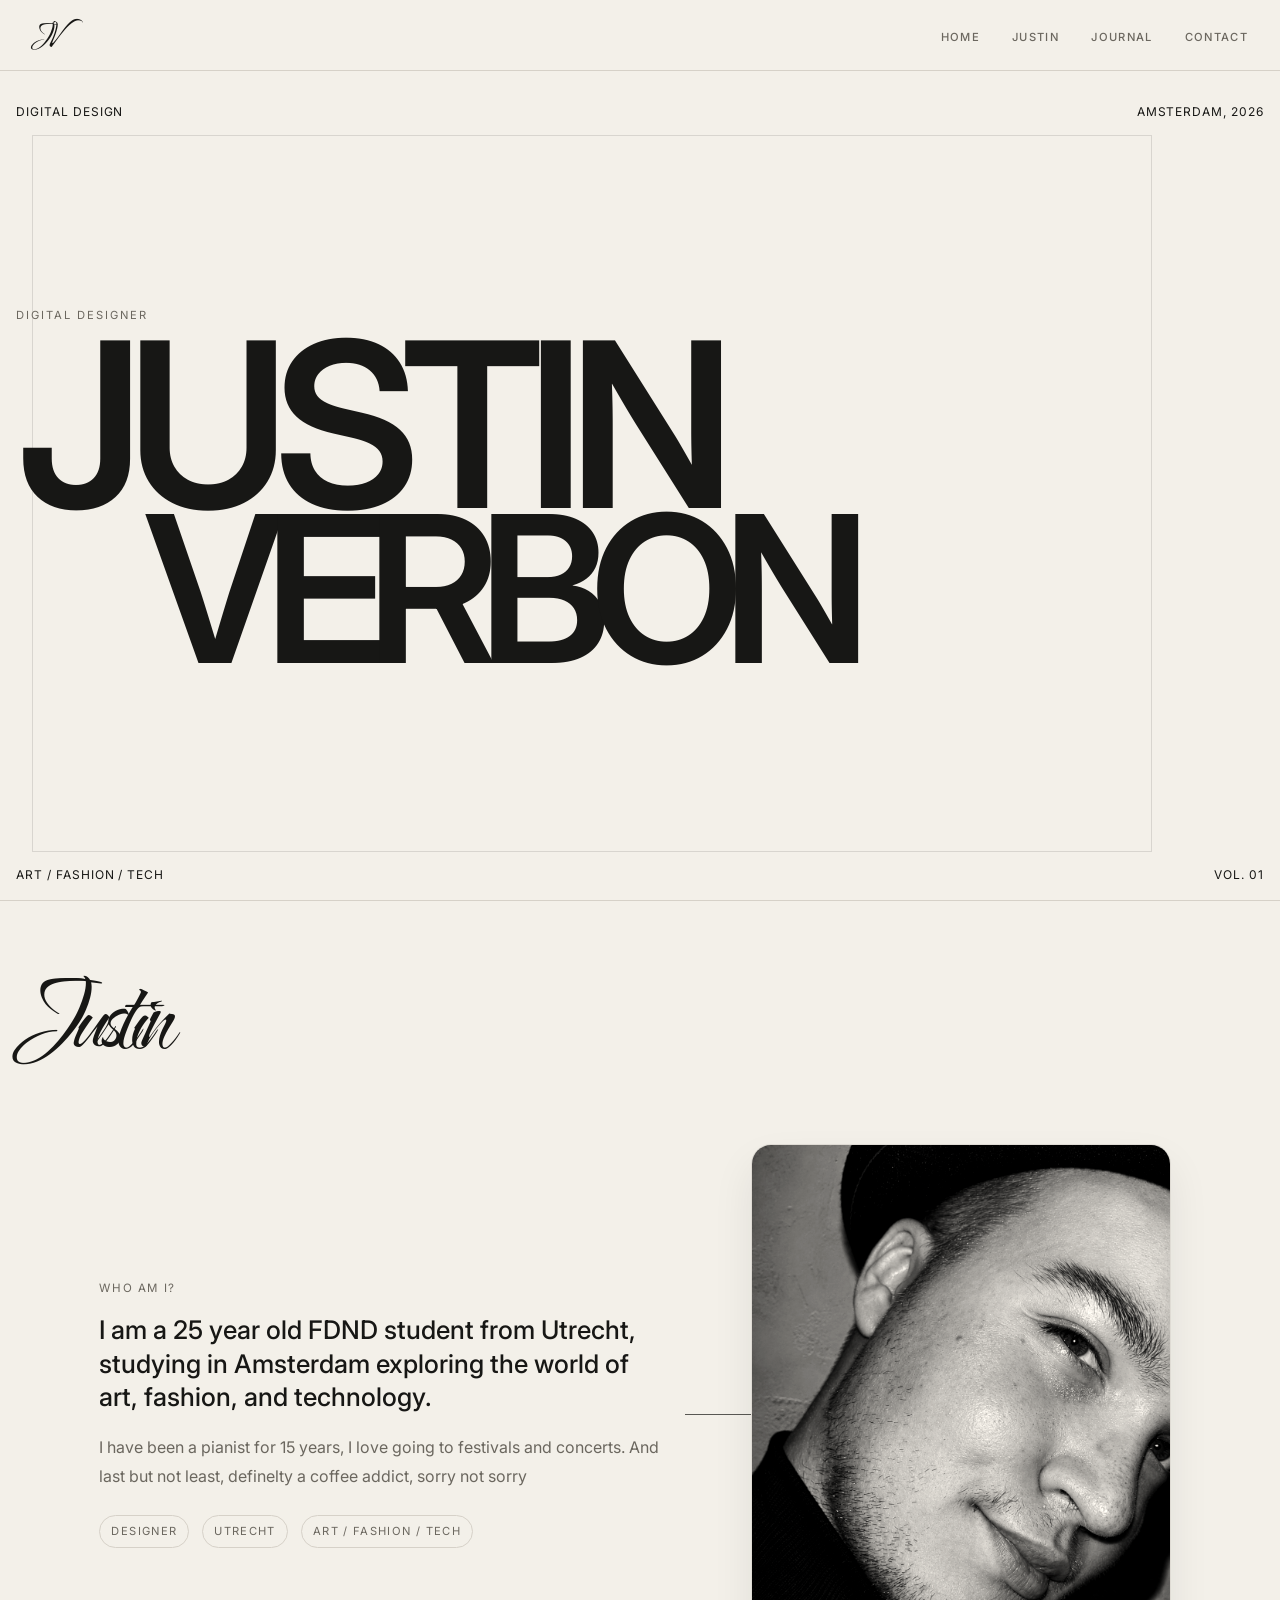
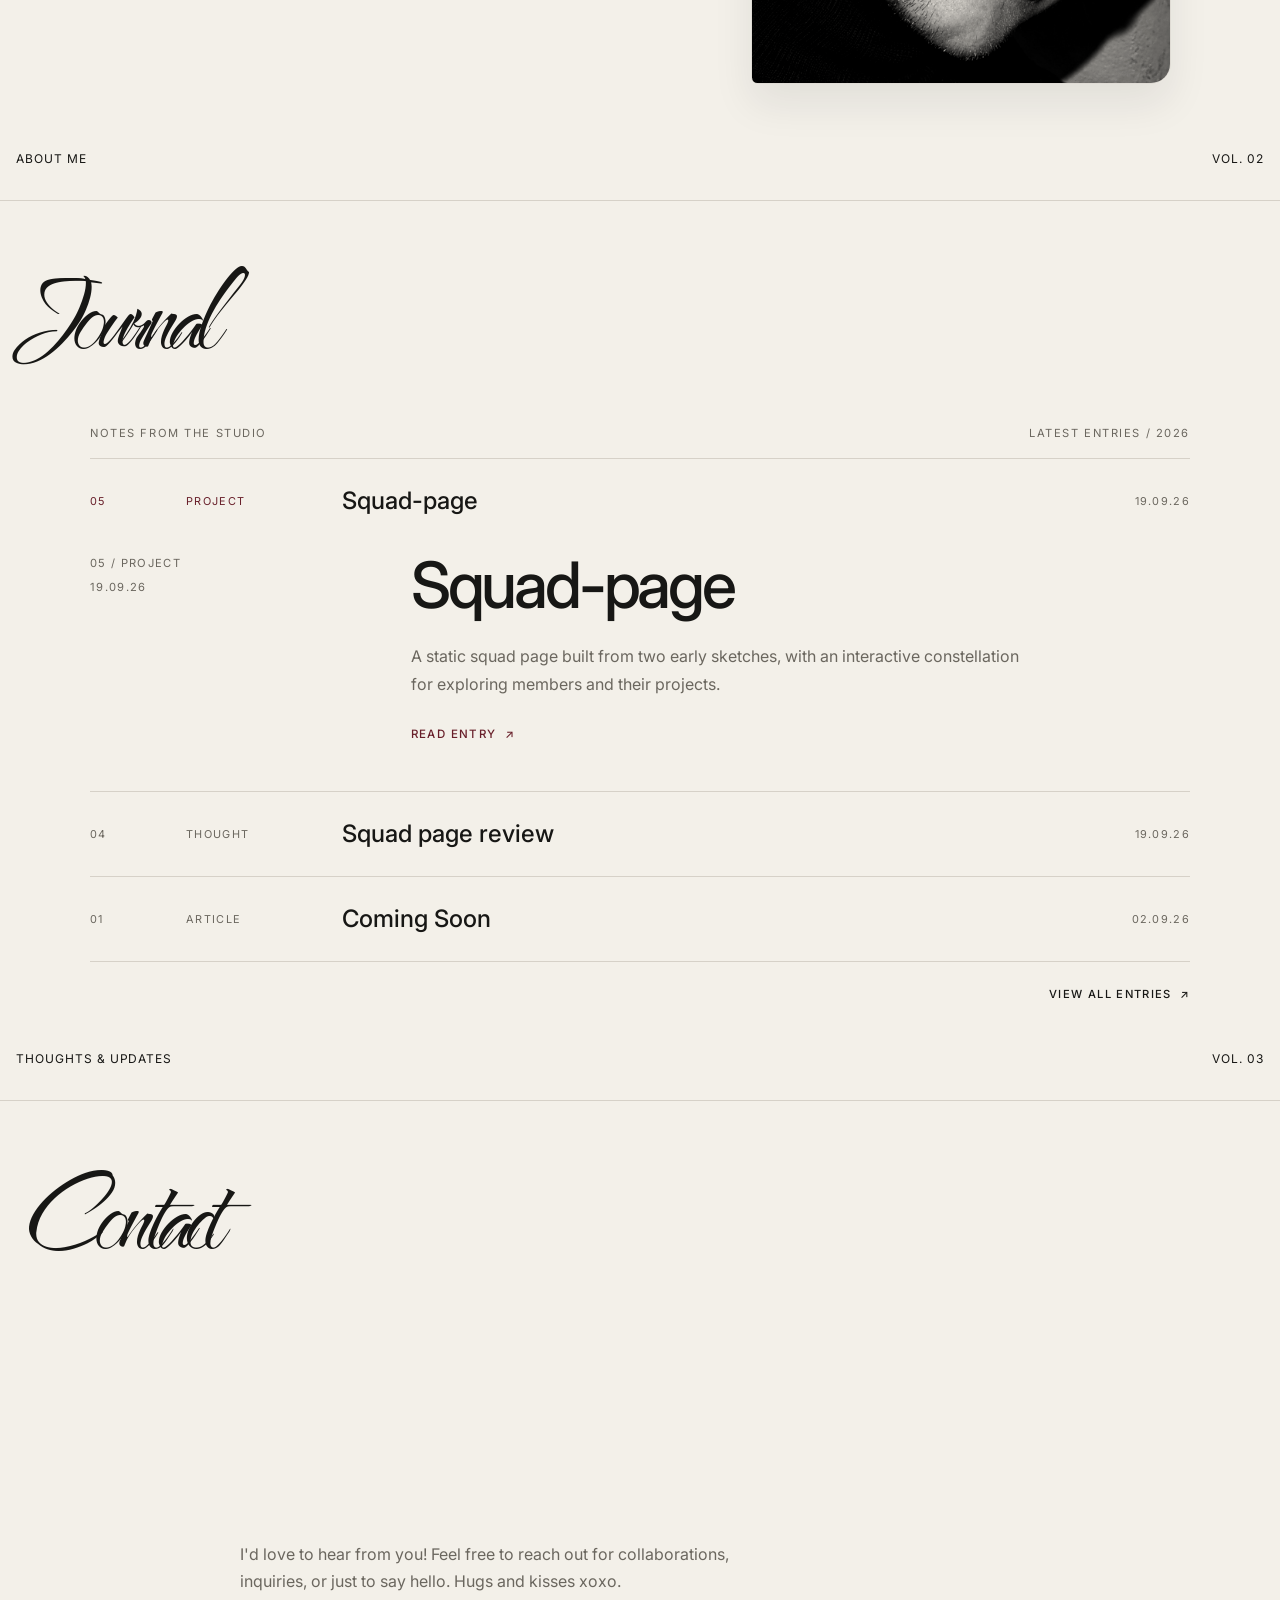
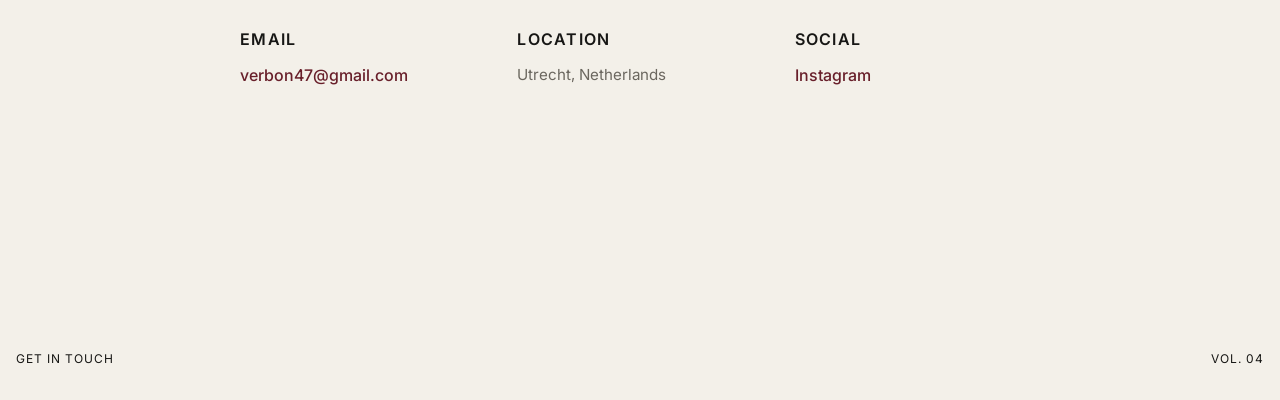
==== commit 5ea4a4e4: "Remove journal entries for upcoming projects and thoughts" ====
--- a/index.html
+++ b/index.html
@@ -376,132 +376,6 @@
 
             </article>
 
-
-            <!-- Entry 02 -->
-            <article class="journal-item">
-
-                <button
-                    class="journal-toggle"
-                    type="button"
-                    aria-expanded="false"
-                    aria-controls="journal-details-2"
-                >
-                    <span class="journal-number">02</span>
-
-                    <span class="journal-type">
-                        Project
-                    </span>
-
-                    <span class="journal-title">
-                        Coming Soon
-                    </span>
-
-                    <time datetime="2026-08-27">
-                        27.08.26
-                    </time>
-                </button>
-
-
-                <div class="journal-details" id="journal-details-2">
-
-                    <div class="journal-details-inner">
-
-                        <div class="journal-details-meta">
-                            <span>02 / Project</span>
-
-                            <time datetime="2026-08-27">
-                                27.08.26
-                            </time>
-                        </div>
-
-
-                        <h3>
-                            Coming Soon
-                        </h3>
-
-
-                        <p>
-                            Coming Soon
-                        </p>
-
-
-                        <a
-                            class="journal-read"
-                            href="journal/personal-website.html"
-                        >
-                            Read entry
-                            <span aria-hidden="true">↗</span>
-                        </a>
-
-                    </div>
-
-                </div>
-
-            </article>
-
-
-            <!-- Entry 03 -->
-            <article class="journal-item">
-
-                <button
-                    class="journal-toggle"
-                    type="button"
-                    aria-expanded="false"
-                    aria-controls="journal-details-3"
-                >
-                    <span class="journal-number">03</span>
-
-                    <span class="journal-type">
-                        Thought
-                    </span>
-
-                    <span class="journal-title">
-                        Coming Soon
-                    </span>
-
-                    <time datetime="2026-08-20">
-                        20.08.26
-                    </time>
-                </button>
-
-
-                <div class="journal-details" id="journal-details-3">
-
-                    <div class="journal-details-inner">
-
-                        <div class="journal-details-meta">
-                            <span>03 / Thought</span>
-
-                            <time datetime="2026-08-20">
-                                20.08.26
-                            </time>
-                        </div>
-
-
-                        <h3>
-                            Coming Soon
-                        </h3>
-
-
-                        <p>
-                            Coming Soon
-                        </p>
-
-
-                        <a
-                            class="journal-read"
-                            href="journal/art-fashion-tech.html"
-                        >
-                            Read entry
-                            <span aria-hidden="true">↗</span>
-                        </a>
-
-                    </div>
-
-                </div>
-
-            </article>
-
         </div>
 
 
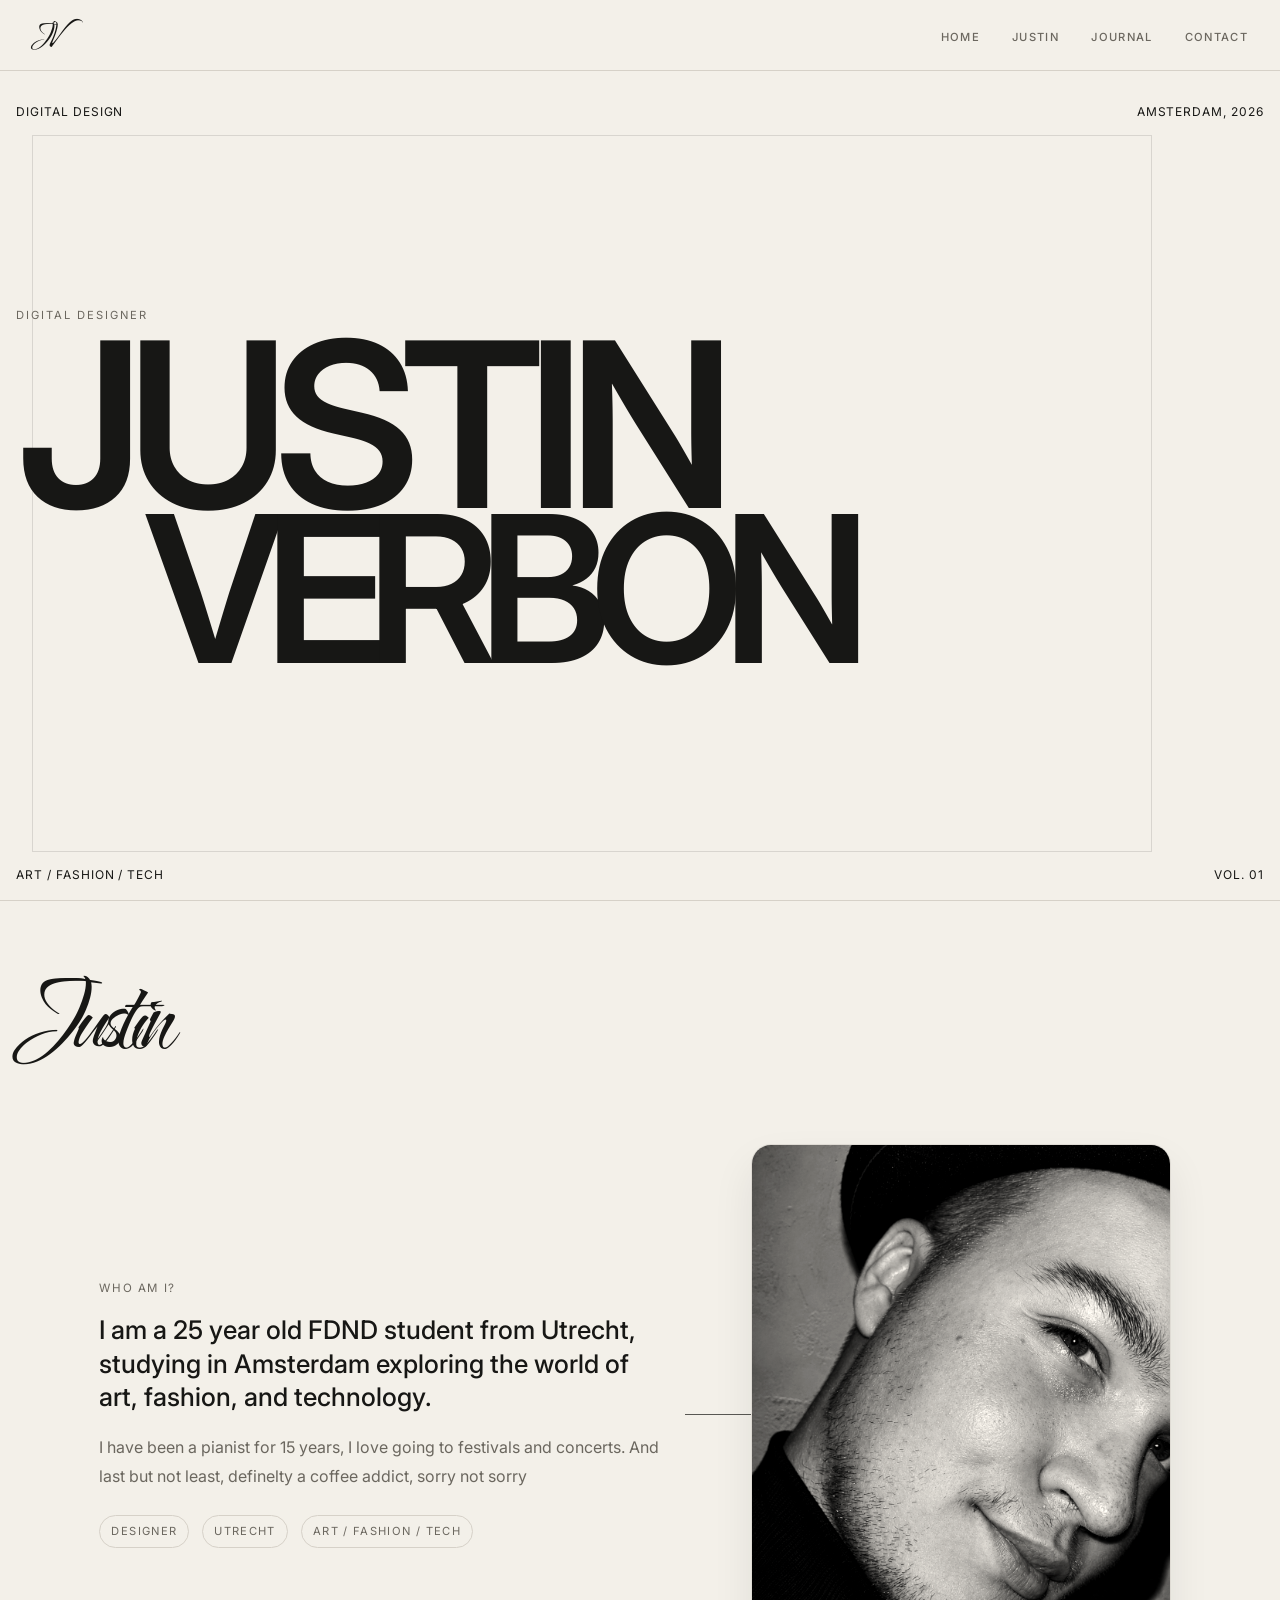
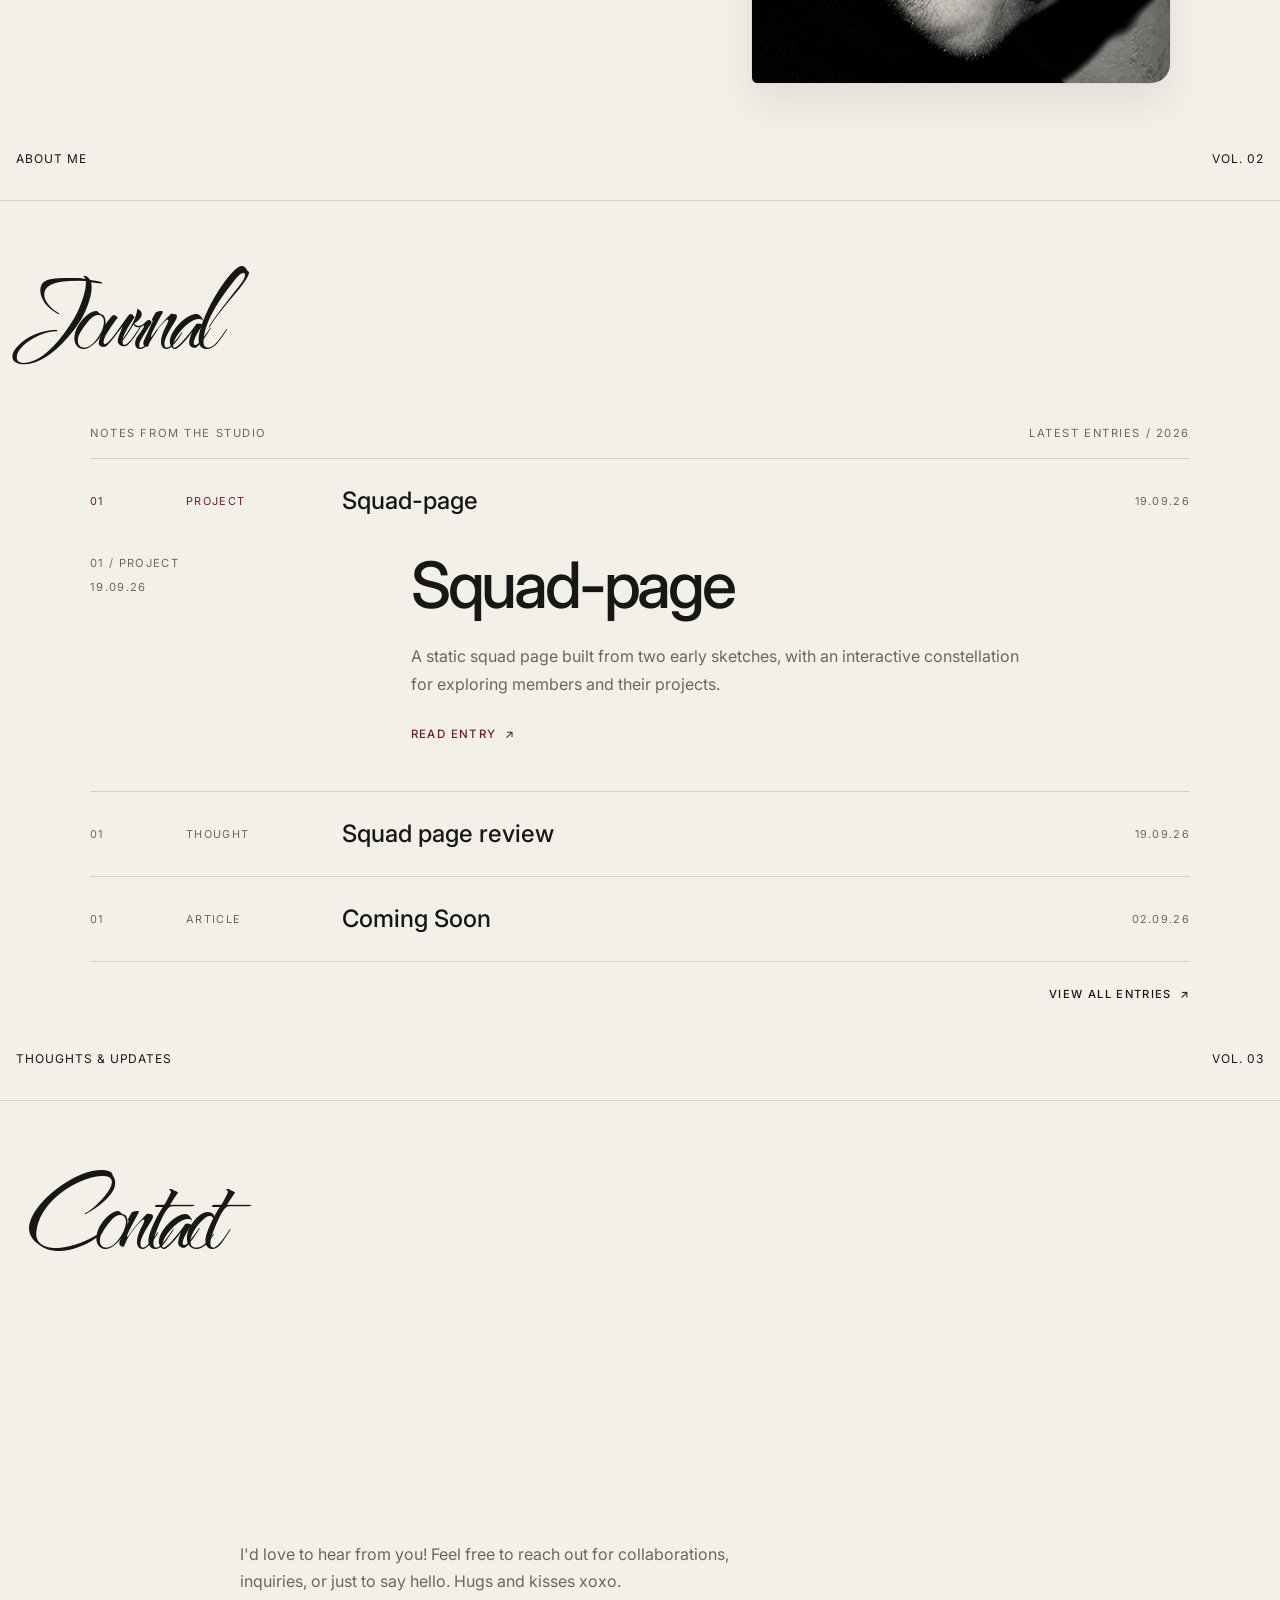
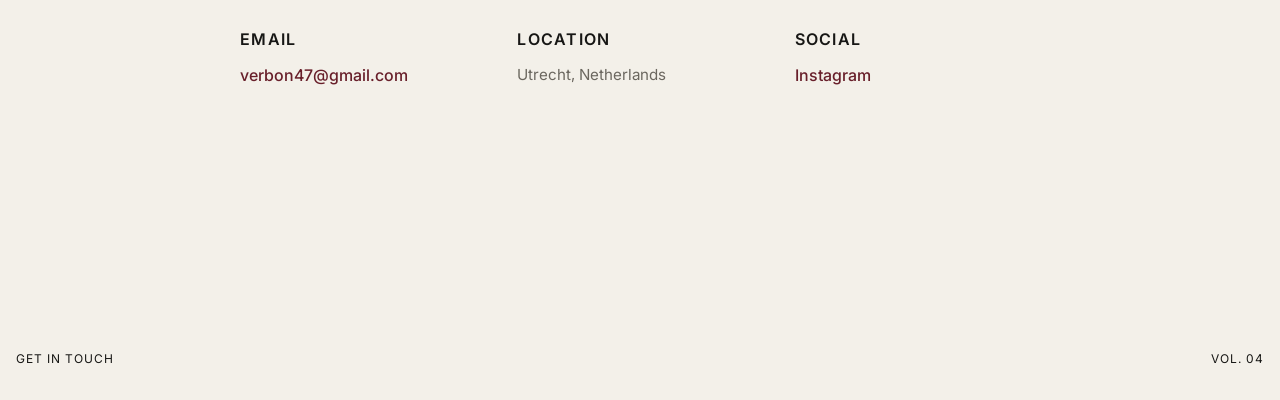
==== commit 7c0e8e38: "Fixed a date issue" ====
--- a/index.html
+++ b/index.html
@@ -195,7 +195,7 @@
                     aria-expanded="true"
                     aria-controls="journal-details-5"
                 >
-                    <span class="journal-number">05</span>
+                    <span class="journal-number">01</span>
 
                     <span class="journal-type">
                         Project
@@ -216,7 +216,7 @@
                     <div class="journal-details-inner">
 
                         <div class="journal-details-meta">
-                            <span>05 / Project</span>
+                            <span>01 / Project</span>
 
                             <time datetime="2026-09-19">
                                 19.09.26
@@ -259,7 +259,7 @@
                     aria-expanded="false"
                     aria-controls="journal-details-4"
                 >
-                    <span class="journal-number">04</span>
+                    <span class="journal-number">01</span>
 
                     <span class="journal-type">
                         Thought
@@ -280,7 +280,7 @@
                     <div class="journal-details-inner">
 
                         <div class="journal-details-meta">
-                            <span>04 / Thought</span>
+                            <span>01 / Thought</span>
 
                             <time datetime="2026-09-19">
                                 19.09.26
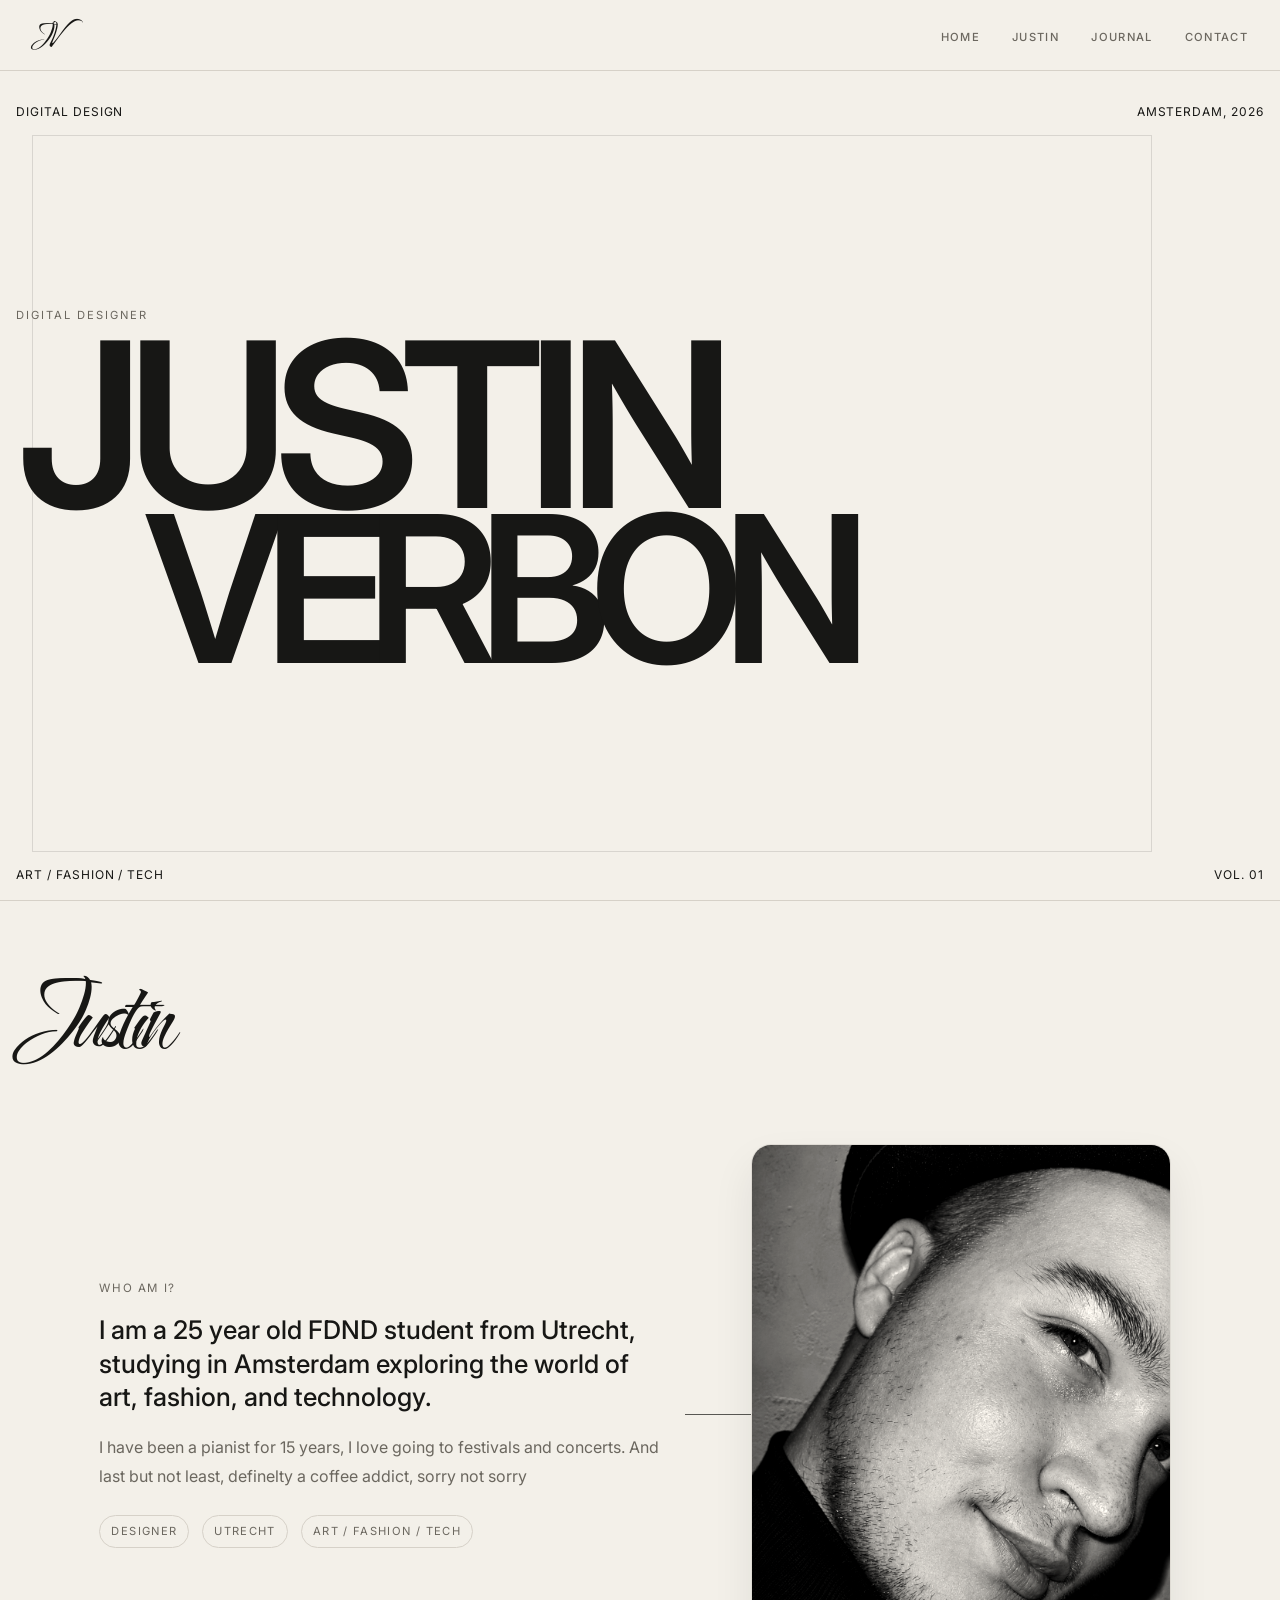
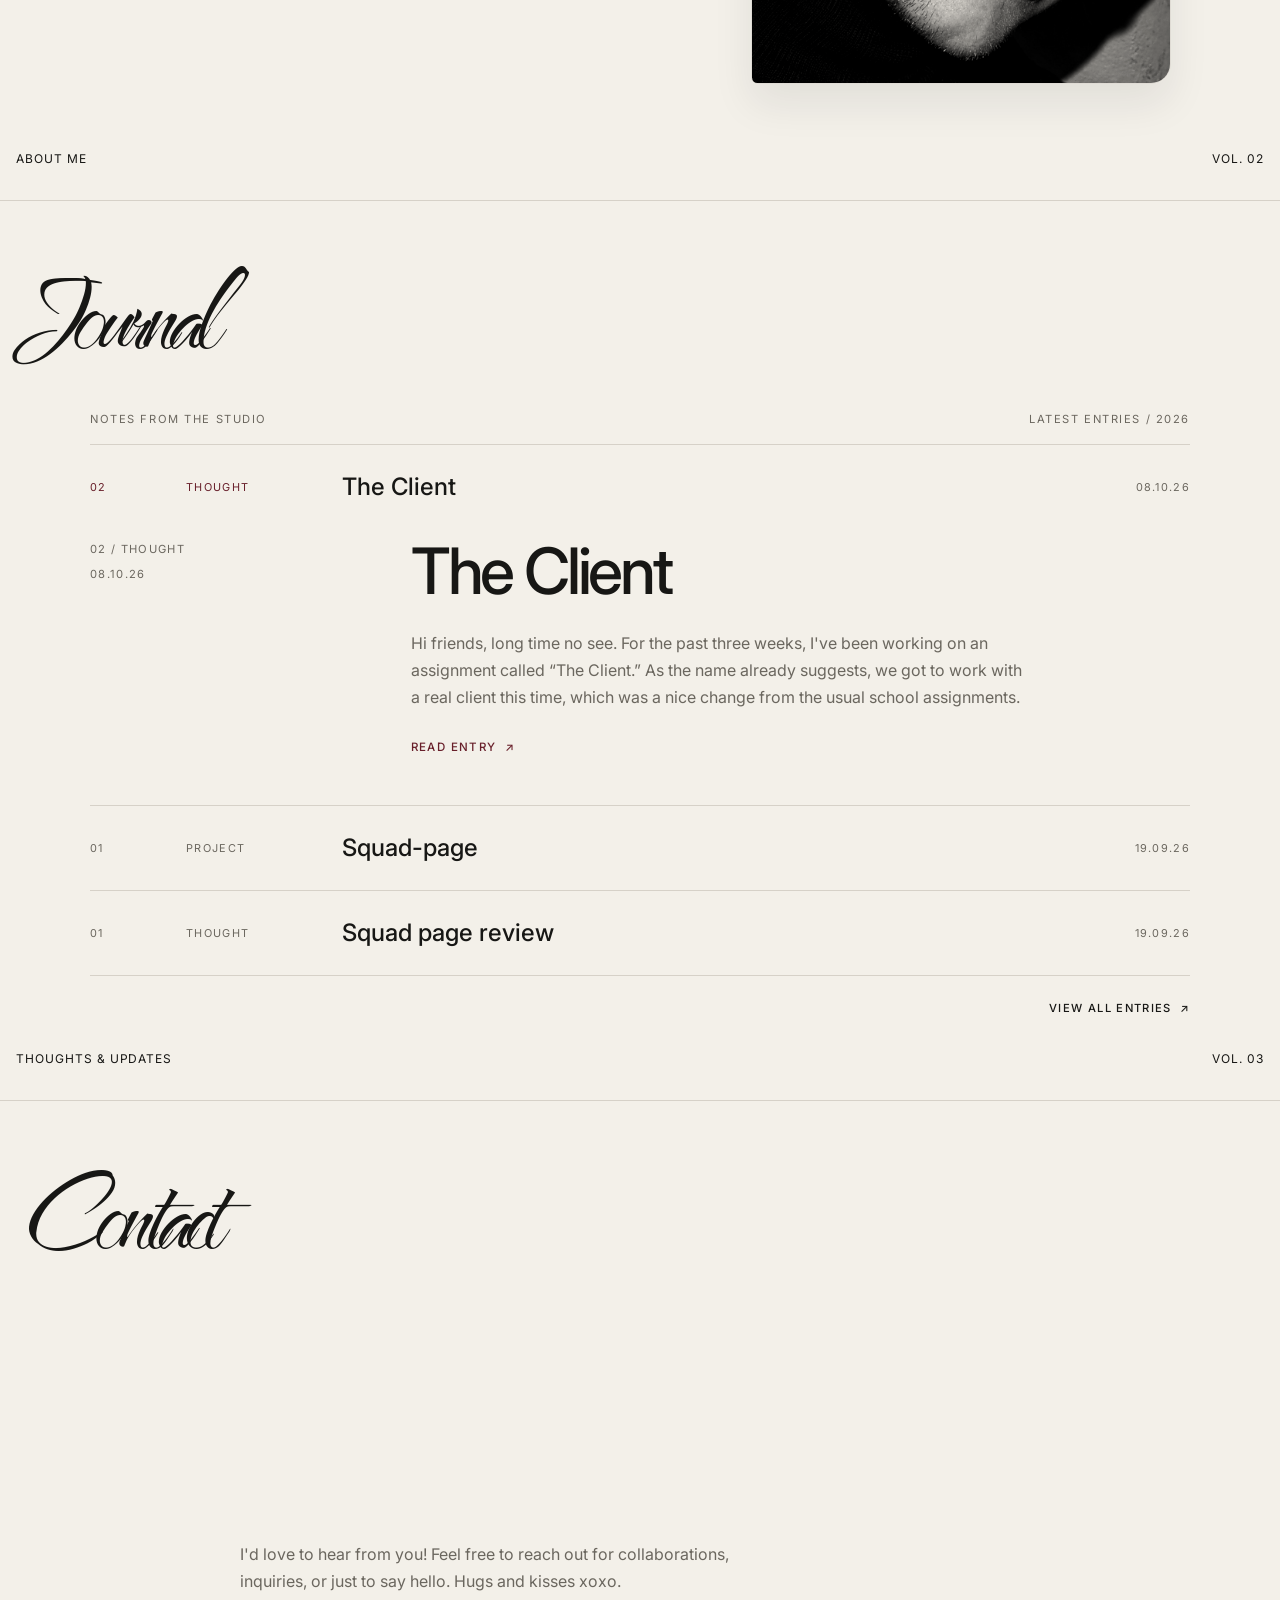
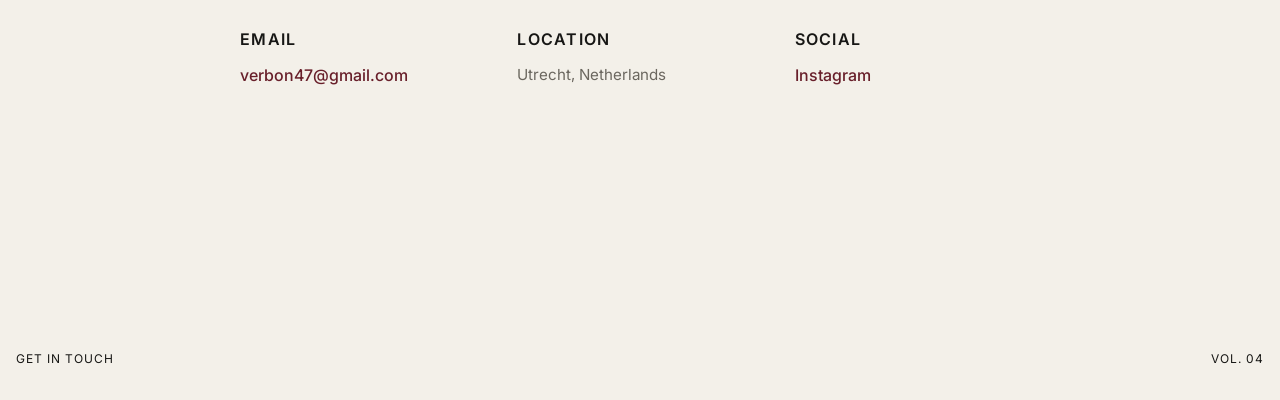
==== commit d468d2f3: "Add new journal entry for "The Client" and update journal references" ====
--- a/index.html
+++ b/index.html
@@ -186,13 +186,34 @@
 
         <div class="journal-entries">
 
-            <!-- Entry 05 -->
             <article class="journal-item active">
+                <button class="journal-toggle" type="button" aria-expanded="true" aria-controls="journal-details-client">
+                    <span class="journal-number">02</span>
+                    <span class="journal-type">Thought</span>
+                    <span class="journal-title">The Client</span>
+                    <time datetime="2026-10-08">08.10.26</time>
+                </button>
+                <div class="journal-details" id="journal-details-client">
+                    <div class="journal-details-inner">
+                        <div class="journal-details-meta">
+                            <span>02 / Thought</span>
+                            <time datetime="2026-10-08">08.10.26</time>
+                        </div>
+                        <h3>The Client</h3>
+                        <p>Hi friends, long time no see. For the past three weeks, I&#x27;ve been working on an assignment called “The Client.” As the name already suggests, we got to work with a real client this time, which was a nice change from the usual school assignments.</p>
+                        <a class="journal-read" href="journal/the-client.html">
+                            Read entry <span aria-hidden="true">↗</span>
+                        </a>
+                    </div>
+                </div>
+            </article>
+
+            <article class="journal-item">
 
                 <button
                     class="journal-toggle"
                     type="button"
-                    aria-expanded="true"
+                    aria-expanded="false"
                     aria-controls="journal-details-5"
                 >
                     <span class="journal-number">01</span>
@@ -250,7 +271,6 @@
 
             </article>
 
-            <!-- Entry 04 -->
             <article class="journal-item">
 
                 <button
@@ -314,68 +334,6 @@
 
             </article>
 
-            <!-- Entry 01 -->
-            <article class="journal-item">
-
-                <button
-                    class="journal-toggle"
-                    type="button"
-                    aria-expanded="false"
-                    aria-controls="journal-details-1"
-                >
-                    <span class="journal-number">01</span>
-
-                    <span class="journal-type">
-                        Article
-                    </span>
-
-                    <span class="journal-title">
-                        Coming Soon
-                    </span>
-
-                    <time datetime="2026-09-02">
-                        02.09.26
-                    </time>
-                </button>
-
-
-                <div class="journal-details" id="journal-details-1">
-
-                    <div class="journal-details-inner">
-
-                        <div class="journal-details-meta">
-                            <span>01 / Article</span>
-
-                            <time datetime="2026-09-02">
-                                02.09.26
-                            </time>
-                        </div>
-
-
-                        <h3>
-                            Coming Soon
-                        </h3>
-
-
-                        <p>
-                            Coming Soon
-                        </p>
-
-
-                        <a
-                            class="journal-read"
-                            href="journal/editorial-design.html"
-                        >
-                            Read entry
-                            <span aria-hidden="true">↗</span>
-                        </a>
-
-                    </div>
-
-                </div>
-
-            </article>
-
         </div>
 
 
